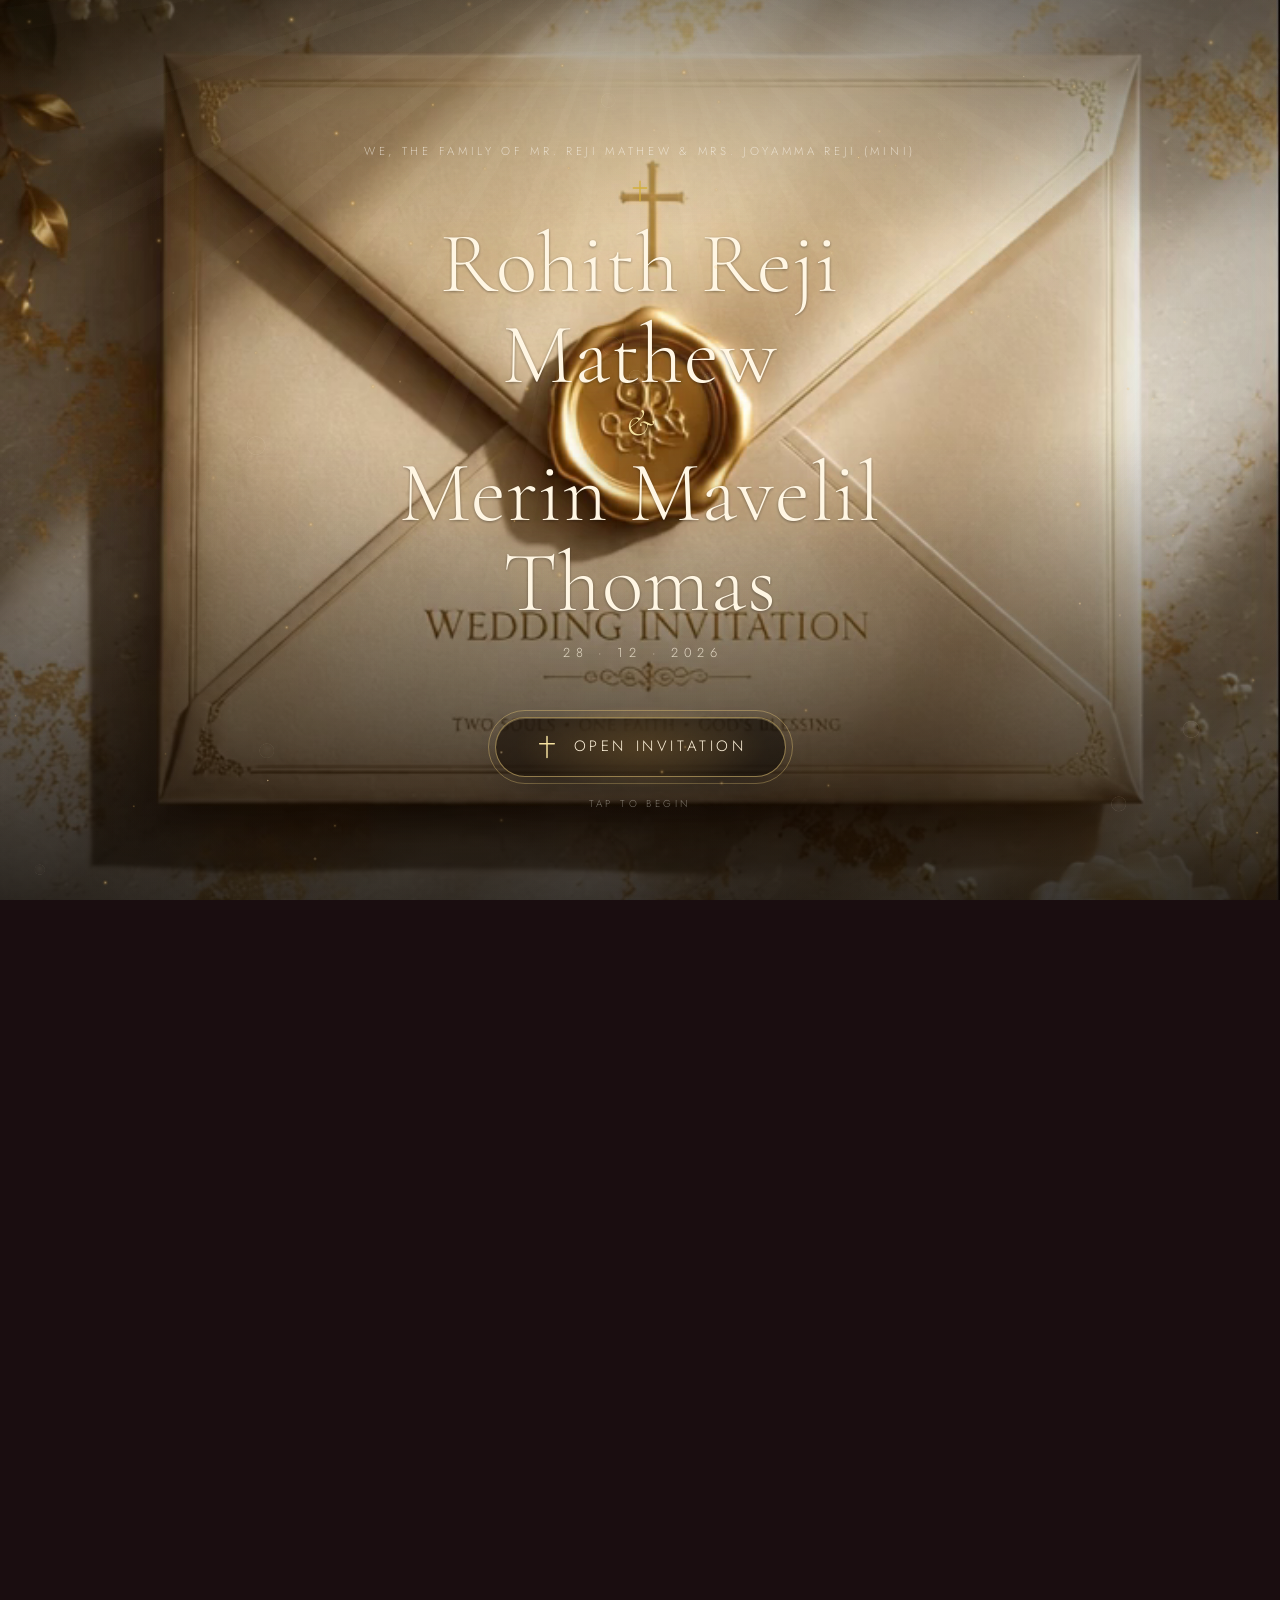
==== index.html @ 659796ab "rsvp fix" ====
<!DOCTYPE html>
<html lang="en">

<head>
  <meta charset="UTF-8">
  <meta name="viewport" content="width=device-width, initial-scale=1, viewport-fit=cover">
  <meta name="theme-color" content="#1B0E10">
  <title>Rohith Reji Mathew &amp; Merin Mavelil Thomas — Wedding Invitation</title>
  <meta name="description"
    content="We, the family of Mr. Reji Mathew and Mrs. Joyamma Reji (Mini), cordially invite you to the wedding ceremony of our son Rohith Reji Mathew with Merin Mavelil Thomas on Monday, 28 December 2026 at St. Thomas Mar Thoma Church, Kallooppara, Thiruvalla.">

  <!-- Social share preview (WhatsApp / Facebook / Telegram / iMessage) -->
  <meta property="og:type" content="website">
  <meta property="og:site_name" content="Rohith Reji Mathew &amp; Merin Mavelil Thomas">
  <meta property="og:title" content="Rohith Reji Mathew &amp; Merin Mavelil Thomas — Wedding Invitation">
  <meta property="og:description" content="Monday, 28 December 2026 · Kallooppara, Thiruvalla">
  <meta property="og:url" content="https://rohith-reji-merin-mavelil.vercel.app/">
  <meta property="og:image" content="https://rohith-reji-merin-mavelil.vercel.app/og.jpg">
  <meta property="og:image:secure_url" content="https://rohith-reji-merin-mavelil.vercel.app/og.jpg">
  <meta property="og:image:type" content="image/jpeg">
  <meta property="og:image:width" content="1200">
  <meta property="og:image:height" content="630">
  <meta property="og:image:alt" content="Rohith Reji Mathew and Merin Mavelil Thomas — Wedding Invitation">
  <meta name="twitter:card" content="summary_large_image">
  <meta name="twitter:title" content="Rohith Reji Mathew &amp; Merin Mavelil Thomas — Wedding Invitation">
  <meta name="twitter:description" content="Monday, 28 December 2026 · Kallooppara, Thiruvalla">
  <meta name="twitter:image" content="https://rohith-reji-merin-mavelil.vercel.app/og.jpg">
  <link rel="image_src" href="https://rohith-reji-merin-mavelil.vercel.app/og.jpg">
  <link rel="apple-touch-icon" href="https://rohith-reji-merin-mavelil.vercel.app/og.jpg">

  <link rel="preconnect" href="https://fonts.googleapis.com">
  <link rel="preconnect" href="https://fonts.gstatic.com" crossorigin>
  <link rel="stylesheet"
    href="https://fonts.googleapis.com/css2?family=Cormorant+Garamond:ital,wght@0,300;0,400;0,500;0,600;1,300;1,400&family=Marcellus&family=Jost:wght@200;300;400;500&display=swap">

  <!-- Critical media only: cover, intro video, hero -->
  <link rel="preload" as="image" href="assets/images/cover/cover.png" media="(min-width: 768px)" fetchpriority="high">
  <link rel="preload" as="image" href="mobile.png" media="(max-width: 767px)" fetchpriority="high">
  <link rel="preload" as="video" href="assets/video/reveal.mp4" type="video/mp4">

  <link rel="stylesheet" href="css/style.css">
  <link rel="stylesheet" href="css/scenes.css">
</head>

<body class="is-locked">

  <!-- ============================================================
     ICON SPRITE  ·  all decorative motifs are inline SVG
     Christian motifs: cross, dove, church, olive branch, bible,
     rings, calendar, clock, pin, phone, bell, pillar, leaf
     ============================================================ -->
  <svg class="sprite" aria-hidden="true" focusable="false">
    <defs>
      <symbol id="i-cross" viewBox="0 0 64 64">
        <path d="M32 6v52M14 24h36" />
      </symbol>

      <symbol id="i-dove" viewBox="0 0 64 64">
        <path d="M8 30c6-10 16-14 24-10-2-6 2-12 8-13-2 6 0 10 4 12 6 3 9 9 7 15-3 9-14 14-25 12" />
        <path d="M26 34c-6 4-13 5-18 3 4-3 6-6 6-10" />
        <circle cx="38" cy="18" r="1.6" fill="currentColor" stroke="none" />
      </symbol>

      <symbol id="i-church" viewBox="0 0 64 64">
        <path d="M32 6v8M28 10h8" />
        <path d="M32 14l16 14v28H16V28z" />
        <path d="M16 42h32M24 56V40h16v16" />
        <path d="M29 30h6v8h-6z" />
      </symbol>

      <symbol id="i-olive" viewBox="0 0 64 64">
        <path d="M6 32c10-14 24-20 40-18-4 16-16 26-32 28-5-2-8-5-8-10z" />
        <circle cx="18" cy="30" r="2.6" />
        <circle cx="27" cy="24" r="2.6" />
        <circle cx="36" cy="19" r="2.6" />
        <circle cx="14" cy="38" r="2.6" />
      </symbol>

      <symbol id="i-bell" viewBox="0 0 64 64">
        <path d="M32 10c-10 0-16 7-16 20 0 7-3 10-6 12h44c-3-2-6-5-6-12 0-13-6-20-16-20z" />
        <path d="M26 44a6 6 0 0 0 12 0" />
        <path d="M32 6v4" />
      </symbol>

      <symbol id="i-leaf" viewBox="0 0 64 64">
        <path d="M53 9C30.6 11.2 14.2 25.6 12 48c0 4.2 2 6.3 5.2 6.3C37.6 52.1 51 36 53 9z" />
        <path d="M53 9L17.2 54.3" />
        <path d="M45 16.5l-6.5 14.2M36.8 20.8l-6.5 14.2M28.6 26.4l-5.6 12.6" />
      </symbol>

      <symbol id="i-ring" viewBox="0 0 64 64">
        <circle cx="23" cy="34" r="14" />
        <circle cx="41" cy="34" r="14" />
      </symbol>

      <symbol id="i-calendar" viewBox="0 0 64 64">
        <rect x="9" y="14" width="46" height="42" rx="5" />
        <path d="M9 27h46M21 8v11M43 8v11" />
        <circle cx="22" cy="38" r="2.4" fill="currentColor" stroke="none" />
        <circle cx="32" cy="38" r="2.4" fill="currentColor" stroke="none" />
        <circle cx="42" cy="38" r="2.4" fill="currentColor" stroke="none" />
      </symbol>

      <symbol id="i-clock" viewBox="0 0 64 64">
        <circle cx="32" cy="32" r="24" />
        <path d="M32 17v16l11 7" />
      </symbol>

      <symbol id="i-pin" viewBox="0 0 64 64">
        <path d="M32 58s18-17.4 18-30A18 18 0 1014 28c0 12.6 18 30 18 30z" />
        <circle cx="32" cy="27" r="6.5" />
      </symbol>

      <symbol id="i-phone" viewBox="0 0 64 64">
        <path
          d="M22 8l8 12-6 6c3.4 7 8.6 12.2 15.6 15.6l6-6 12 8-4 8c-1.6 3.2-5 4.6-9 3.6C29 51.6 12.4 35 8.4 17.4 7.4 13.4 8.8 10 12 8.4z" />
      </symbol>

      <symbol id="i-pillar" viewBox="0 0 64 64">
        <path d="M16 54h32M20 54V24M44 54V24M16 24h32M18 18h28M16 18h32" />
        <path d="M32 6v12M27 11h10" />
      </symbol>

      <symbol id="i-bible" viewBox="0 0 64 64">
        <path d="M32 14c-6-4-14-5-22-3v38c8-2 16-1 22 3 6-4 14-5 22-3V11c-8-2-16-1-22 3z" />
        <path d="M32 14v38" />
        <path d="M32 24h-1M32 32h-1" />
      </symbol>
    </defs>
  </svg>


  <!-- ============================================================
     GLOBAL PARTICLE FIELD  ·  landing → footer
     ============================================================ -->
  <canvas id="particles" aria-hidden="true"></canvas>


  <!-- ============================================================
     1 · LANDING COVER
     ============================================================ -->
  <section id="landing" class="scene--screen" aria-label="Wedding invitation cover">
    <div class="landing-media">
      <img id="coverImg" class="cover-img section-bg" src="invitation.png" alt="" decoding="async"
        fetchpriority="high">
      <div class="cover-fallback" aria-hidden="true"></div>
    </div>

    <div class="rays rays--warm" aria-hidden="true"></div>
    <div class="vignette" aria-hidden="true"></div>
    <div class="temple-glow" aria-hidden="true"></div>
    <div class="section-overlay landing-overlay" aria-hidden="true"></div>

    <div class="landing-inner section-content">
      <p class="landing-eyebrow">
        <span class="en">WE, THE FAMILY OF MR. REJI MATHEW &amp; MRS. JOYAMMA REJI (MINI)</span>
      </p>

      <div class="divider divider--sm" aria-hidden="true">
        <span class="divider-line"></span>
        <svg class="ico" aria-hidden="true">
          <use href="#i-cross"></use>
        </svg>
        <span class="divider-line"></span>
      </div>

      <h1 class="landing-names">
        <span class="n">Rohith Reji Mathew</span>
        <span class="amp">&amp;</span>
        <span class="n">Merin Mavelil Thomas</span>
      </h1>

      <p class="landing-date">28 · 12 · 2026</p>

      <button id="openBtn" class="btn-open" type="button">
        <span class="btn-open__glow" aria-hidden="true"></span>
        <span class="btn-open__ring" aria-hidden="true"></span>
        <span class="btn-open__inner">
          <svg class="ico btn-open__lamp" aria-hidden="true">
            <use href="#i-cross"></use>
          </svg>
          <span class="btn-open__label">
            <span class="btn-open__en">Open Invitation</span>
          </span>
        </span>
        <span class="btn-open__shimmer" aria-hidden="true"></span>
      </button>

      <p class="landing-hint" aria-hidden="true">Tap to begin</p>
    </div>
  </section>


  <!-- ============================================================
     2 · INVITATION REVEAL VIDEO
     ============================================================ -->
  <section id="reveal" aria-hidden="true">
    <video id="revealVideo" muted playsinline webkit-playsinline preload="auto" disablepictureinpicture
      controlslist="nodownload noplaybackrate noremoteplayback">
      <source src="assets/video/reveal.mp4" type="video/mp4">
    </video>
    <div class="reveal-fade" aria-hidden="true"></div>
    <button id="skipBtn" class="btn-skip" type="button" hidden>Skip</button>
  </section>


  <!-- ============================================================
     3 · THE SITE
     ============================================================ -->
  <main id="site">

    <!-- ---------- HERO ---------- -->
    <section id="hero" class="scene scene--screen scene--hero" aria-busy="true">
      <picture class="section-bg">
        <source id="heroDesktopSource" media="(min-width: 768px)" srcset="assets/images/cover/cover.png">
        <img id="heroImg" class="section-bg" src="mobile.png"
          data-candidates="mobile.png, assets/images/hero/hero-bg.jpg, assets/images/cover/cover.png" alt="Rohith Reji Mathew &amp; Merin Mavelil Thomas" width="1080"
          height="1920" decoding="async" fetchpriority="high">
      </picture>

      <div class="section-overlay" aria-hidden="true"></div>

      <!-- FEATURE 1 · Floating Petals -->
      <div class="hero-petals" aria-hidden="true">
        <span class="petal" style="--pl:8%;  --pw:11px; --ph:16px; --pd:10s; --delay:0s;   --drift:-30px; --spin:240deg; --pr:15deg;"></span>
        <span class="petal" style="--pl:18%; --pw:14px; --ph:19px; --pd:12s; --delay:1.8s; --drift:50px;  --spin:310deg; --pr:-25deg;"></span>
        <span class="petal" style="--pl:30%; --pw:9px;  --ph:13px; --pd:9s;  --delay:3.5s; --drift:-20px; --spin:190deg; --pr:35deg;"></span>
        <span class="petal" style="--pl:44%; --pw:13px; --ph:18px; --pd:11s; --delay:0.7s; --drift:35px;  --spin:260deg; --pr:-10deg;"></span>
        <span class="petal" style="--pl:58%; --pw:10px; --ph:15px; --pd:8s;  --delay:2.3s; --drift:-45px; --spin:320deg; --pr:22deg;"></span>
        <span class="petal" style="--pl:70%; --pw:15px; --ph:21px; --pd:13s; --delay:4.2s; --drift:28px;  --spin:200deg; --pr:-30deg;"></span>
        <span class="petal" style="--pl:82%; --pw:11px; --ph:17px; --pd:10s; --delay:1.1s; --drift:-38px; --spin:280deg; --pr:12deg;"></span>
        <span class="petal" style="--pl:92%; --pw:9px;  --ph:12px; --pd:9s;  --delay:5.0s; --drift:20px;  --spin:350deg; --pr:-18deg;"></span>
        <span class="petal" style="--pl:23%; --pw:12px; --ph:16px; --pd:14s; --delay:6.2s; --drift:-25px; --spin:170deg; --pr:40deg;"></span>
        <span class="petal" style="--pl:76%; --pw:10px; --ph:14px; --pd:11s; --delay:2.9s; --drift:42px;  --spin:295deg; --pr:-8deg;"></span>
      </div>

      <!-- FEATURE 2 · Save-the-Date Ribbon -->
      <div class="std-ribbon" aria-hidden="true">
        <span class="std-ribbon__label">Save the Date · 28·12·26</span>
      </div>

      <a class="scroll-indicator" href="#details" aria-label="Scroll to wedding details">
        <span class="scroll-indicator__word">Scroll</span>
        <span class="scroll-indicator__rail"><span class="scroll-indicator__dot"></span></span>
      </a>
    </section>


    <!-- ---------- WEDDING DETAILS ---------- -->
    <section id="details" class="scene scene--flow scene--ivory">
      <img class="section-bg" src="assets/images/decorations/wash-ivory.svg" alt="" loading="lazy" decoding="async">
      <div class="section-overlay" aria-hidden="true"></div>
      <div class="section-content">

        <div class="sec-head reveal">
          <p class="kicker">With Joy &amp; Gratitude</p>
          <h2 class="sec-title">The Invitation</h2>
          <div class="divider" aria-hidden="true">
            <span class="divider-line"></span>
            <svg class="ico" aria-hidden="true">
              <use href="#i-cross"></use>
            </svg>
            <span class="divider-line"></span>
          </div>
        </div>

        <blockquote class="verse-card reveal" data-delay="1">
          <svg class="ico verse-card__icon" aria-hidden="true">
            <use href="#i-bible"></use>
          </svg>
          <p class="verse-en">“The Lord has done great things for us; we are glad.”</p>
          <cite class="verse-ref">— Psalm 126:3 —</cite>
        </blockquote>

        <p class="lede reveal" data-delay="1">
          We, the family of Mr.&nbsp;Reji Mathew &amp; Mrs.&nbsp;Joyamma Reji (Mini), cordially invite you to celebrate the wedding ceremony of our son <em>Rohith Reji Mathew</em> to <em>Merin Mavelil Thomas</em> (daughter of Mr.&nbsp;Thomas Mavelil Joseph &amp; Mrs.&nbsp;Mini Thomas).<br><br>
          With hearts filled with joy and thanksgiving to the Almighty, we seek your gracious presence and prayers as they unite in Holy Matrimony and begin their blessed journey together.<br><br>
          <span style="font-style: italic; font-weight: 500;">With Best Compliments: Jojy, Reny, Johana, Milan &amp; Aaron</span>
        </p>

        <!-- <ul class="facts">
          <li class="fact reveal" data-delay="1">
            <svg class="ico" aria-hidden="true">
              <use href="#i-calendar"></use>
            </svg>
            <span class="fact-k">Wedding Day</span>
            <span class="fact-v">Monday, 28 December 2026</span>
            <span class="fact-s">By God's Grace</span>
          </li>
          <li class="fact reveal" data-delay="2">
            <svg class="ico" aria-hidden="true">
              <use href="#i-clock"></use>
            </svg>
            <span class="fact-k">Marriage Time</span>
            <span class="fact-v">11:00 AM</span>
            <span class="fact-s">Wedding Ceremony</span>
          </li>
          <li class="fact reveal" data-delay="3">
            <svg class="ico" aria-hidden="true">
              <use href="#i-church"></use>
            </svg>
            <span class="fact-k">Church Venue</span>
            <span class="fact-v">St. Thomas Mar Thoma Church</span>
            <span class="fact-s">Kallooppara, Thiruvalla</span>
          </li>
          <li class="fact reveal" data-delay="4">
            <svg class="ico" aria-hidden="true">
              <use href="#i-pin"></use>
            </svg>
            <span class="fact-k">Reception</span>
            <span class="fact-v">Church Parish Hall</span>
            <span class="fact-s">Followed by Lunch</span>
          </li>
          <li class="fact reveal" data-delay="5">
            <svg class="ico" aria-hidden="true">
              <use href="#i-phone"></use>
            </svg>
            <span class="fact-k">Compliments</span>
            <span class="fact-v">Jojy, Reny, Johana, Milan &amp; Aaron</span>
            <span class="fact-s">With Best Wishes</span>
          </li>
        </ul> -->

        <div class="countdown reveal" data-delay="2" aria-label="Countdown to the wedding day">
          <!-- FEATURE 3 · Countdown Pulse Rings -->
          <div class="cd-unit">
            <span class="cd-ring" aria-hidden="true"></span>
            <span class="cd-ring" aria-hidden="true"></span>
            <span class="cd-n" id="cdD">--</span>
            <span class="cd-l">Days</span>
          </div>
          <span class="cd-sep" aria-hidden="true"></span>
          <div class="cd-unit">
            <span class="cd-ring" aria-hidden="true"></span>
            <span class="cd-ring" aria-hidden="true"></span>
            <span class="cd-n" id="cdH">--</span>
            <span class="cd-l">Hours</span>
          </div>
          <span class="cd-sep" aria-hidden="true"></span>
          <div class="cd-unit">
            <span class="cd-ring" aria-hidden="true"></span>
            <span class="cd-ring" aria-hidden="true"></span>
            <span class="cd-n" id="cdM">--</span>
            <span class="cd-l">Minutes</span>
          </div>
          <span class="cd-sep" aria-hidden="true"></span>
          <div class="cd-unit">
            <span class="cd-ring" aria-hidden="true"></span>
            <span class="cd-ring" aria-hidden="true"></span>
            <span class="cd-n" id="cdS">--</span>
            <span class="cd-l">Seconds</span>
          </div>
        </div>

      </div>
    </section>


    <!-- ---------- OUR STORY ---------- -->
    <section id="story" class="scene scene--flow scene--ivory">
      <img class="section-bg" src="assets/images/decorations/wash-ivory.svg" alt="" loading="lazy" decoding="async">
      <div class="section-overlay" aria-hidden="true"></div>
      <div class="section-content">
        <div class="sec-head reveal">
          <p class="kicker">How We Met</p>
          <h2 class="sec-title">Our Story</h2>
          <div class="divider" aria-hidden="true">
            <span class="divider-line"></span>
            <svg class="ico" aria-hidden="true">
              <use href="#i-dove"></use>
            </svg>
            <span class="divider-line"></span>
          </div>
          <p class="sec-note story-lede">“Some beginnings are quietly written, and beautifully lived.”</p>
        </div>

        <div class="story-grid">
          <article class="card reveal" data-delay="1">
            <svg class="ico card-ico" aria-hidden="true">
              <use href="#i-leaf"></use>
            </svg>
            <h3 class="card-title">The Beginning</h3>
            <p>Our story began with two families bringing two people together, not knowing what beautiful moments were waiting ahead.</p>
          </article>

          <article class="card reveal" data-delay="2">
            <svg class="ico card-ico" aria-hidden="true">
              <use href="#i-bell"></use>
            </svg>
            <h3 class="card-title">The Connection</h3>
            <p>A few conversations turned into knowing each other, knowing each other turned into understanding, and somewhere along the way, a simple beginning found its way into our hearts as love.</p>
          </article>

          <article class="card reveal" data-delay="3">
            <svg class="ico card-ico" aria-hidden="true">
              <use href="#i-olive"></use>
            </svg>
            <h3 class="card-title">With Blessings</h3>
            <p>With the love and blessings of our families, we are now ready to begin this beautiful journey together.</p>
          </article>

          <article class="card reveal" data-delay="4">
            <svg class="ico card-ico" aria-hidden="true">
              <use href="#i-ring"></use>
            </svg>
            <h3 class="card-title">Forever Awaits</h3>
            <p>Here we are, grateful for the way our story began, happy for the love we found, and excited for the forever that awaits us.</p>
          </article>
        </div>

        <div class="story-close reveal" data-delay="2">
          <p class="story-close__text">We seek your prayers, blessings, and presence as we begin this new chapter of our lives.</p>
          <p class="story-sign">Merin <span>&amp;</span> Rohith</p>
          <p class="story-sign-sub">Together, by the grace of God and the love of our families.</p>
        </div>
      </div>
    </section>


    <!-- ---------- TIMELINE ---------- -->
    <!-- <section id="timeline" class="scene scene--flow scene--ivory">
      <img class="section-bg" src="assets/images/decorations/wash-ivory.svg" alt="" loading="lazy" decoding="async">
      <div class="section-overlay" aria-hidden="true"></div>
      <div class="section-content">
        <div class="sec-head reveal">
          <p class="kicker">The Celebrations</p>
          <h2 class="sec-title">Timeline</h2>
          <div class="divider" aria-hidden="true">
            <span class="divider-line"></span>
            <svg class="ico" aria-hidden="true">
              <use href="#i-cross"></use>
            </svg>
            <span class="divider-line"></span>
          </div>
        </div>

        <ol class="tl">
          <li class="tl-item reveal" data-delay="2">
            <span class="tl-node tl-node--hi" aria-hidden="true"><svg class="ico">
                <use href="#i-church"></use>
              </svg></span>
            <div class="tl-body">
              <p class="tl-date">Monday, 28 December 2026</p>
              <h3 class="tl-title">Wedding Ceremony</h3>
              <p class="tl-meta">11:00 AM · St. Thomas Mar Thoma Church, Kallooppara, Thiruvalla</p>
              <p class="tl-text">Solemnised with the blessings of God and the sacred vows of holy matrimony.</p>
            </div>
          </li>

          <li class="tl-item reveal" data-delay="3">
            <span class="tl-node" aria-hidden="true"><svg class="ico">
                <use href="#i-olive"></use>
              </svg></span>
            <div class="tl-body">
              <p class="tl-date">Monday, 28 December 2026</p>
              <h3 class="tl-title">Reception &amp; Lunch</h3>
              <p class="tl-meta">Church Parish Hall · Followed by Lunch</p>
              <p class="tl-text">Join us for celebration and lunch, and bless the couple as they begin their life together.</p>
            </div>
          </li>
        </ol>
      </div>
    </section> -->


    <!-- ---------- BRIDE & GROOM ---------- -->
    <section id="couple" class="scene scene--flow scene--dark">
      <img class="section-bg" src="assets/images/decorations/wash-dark.svg" alt="" loading="lazy" decoding="async">
      <div class="section-overlay" aria-hidden="true"></div>
      <div class="section-content">
        <div class="sec-head reveal">
          <p class="kicker">With Joy</p>
          <h2 class="sec-title">Bride &amp; Groom</h2>
          <div class="divider divider--light" aria-hidden="true">
            <span class="divider-line"></span>
            <svg class="ico" aria-hidden="true">
              <use href="#i-cross"></use>
            </svg>
            <span class="divider-line"></span>
          </div>
        </div>

        <div class="couple-grid">
          <article class="person card card--person reveal" data-delay="1">
            <!-- <div class="portrait">x` -->
              <img class="portrait-img" src="groom.png" alt="Rohith Reji Mathew — The Groom" width="498" height="1024" loading="lazy" decoding="async">
            <!-- </div> -->
            <p class="person-role">The Groom</p>
            <h3 class="person-name">Rohith Reji Mathew</h3>
            <p class="person-line">Son of Mr.&nbsp;Reji&nbsp;Mathew&nbsp;&amp;&nbsp;Mrs.&nbsp;Joyamma&nbsp;Reji&nbsp;(Mini)</p>
          </article>

          <!-- FEATURE 5 · Animated Heart Ornament -->
          <div class="couple-heart" aria-hidden="true">
            <span class="couple-heart__vine"></span>
            <svg class="couple-heart__svg" viewBox="0 0 24 24" fill="currentColor" xmlns="http://www.w3.org/2000/svg">
              <path d="M12 21.35l-1.45-1.32C5.4 15.36 2 12.28 2 8.5 2 5.42 4.42 3 7.5 3c1.74 0 3.41.81 4.5 2.09C13.09 3.81 14.76 3 16.5 3 19.58 3 22 5.42 22 8.5c0 3.78-3.4 6.86-8.55 11.54L12 21.35z"/>
            </svg>
            <span class="couple-heart__text">&amp;</span>
            <span class="couple-heart__vine"></span>
          </div>

          <article class="person card card--person reveal" data-delay="2">
            <!-- <div class="portrait"> -->
              <img class="portrait-img" src="bride.png" alt="Merin Mavelil Thomas — The Bride" width="871" height="1024" loading="lazy" decoding="async">
            <!-- </div> -->
            <p class="person-role">The Bride</p>
            <h3 class="person-name">Merin Mavelil Thomas</h3>
            <p class="person-line">Daughter of Mr.&nbsp;Thomas&nbsp;Mavelil&nbsp;Joseph&nbsp;&amp;&nbsp;Mrs.&nbsp;Mini&nbsp;Thomas</p>
          </article>
        </div>
      </div>
    </section>


    <!-- ---------- PARENTS & FAMILY ---------- -->
    <section id="family" class="scene scene--flow scene--beige">
      <img class="section-bg" src="assets/images/decorations/wash-beige.svg" alt="" loading="lazy" decoding="async">
      <div class="section-overlay" aria-hidden="true"></div>
      <div class="section-content">
        <div class="sec-head reveal">
          <p class="kicker">With Love &amp; Prayers</p>
          <h2 class="sec-title">Parents &amp; Family</h2>
          <div class="divider" aria-hidden="true">
            <span class="divider-line"></span>
            <svg class="ico" aria-hidden="true">
              <use href="#i-bible"></use>
            </svg>
            <span class="divider-line"></span>
          </div>
        </div>

        <div class="family-grid">
          <article class="card card--family reveal" data-delay="1">
            <svg class="ico card-ico" aria-hidden="true">
              <use href="#i-church"></use>
            </svg>
            <p class="family-tag">Groom's Family</p>
            <h3 class="family-name">Mr. Reji Mathew &amp; Mrs. Joyamma Reji (Mini)</h3>
            <p class="family-amp">Parents of the Groom</p>
            <p class="family-ml">With Best Compliments: Jojy, Reny, Johana,</p>
          </article>

          <article class="card card--family reveal" data-delay="2">
            <svg class="ico card-ico" aria-hidden="true">
              <use href="#i-church"></use>
            </svg>
            <p class="family-tag">Bride's Family</p>
            <h3 class="family-name">Mr. Thomas Mavelil Joseph &amp; Mrs. Mini Thomas</h3>
            <p class="family-amp">Parents of the Bride</p>
            <p class="family-ml">With Best Compliments: Milan &amp; Aaron</p>
          </article>
        </div>

        <p class="family-foot reveal" data-delay="3">
          Together with their families, relatives and well-wishers.
        </p>

        <div class="contact-strip reveal" data-delay="2">
          <p class="contact-strip__title">
            <svg class="ico" aria-hidden="true"><use href="#i-phone"></use></svg>
            Contact Numbers
          </p>
          <div class="contact-strip__list">
            <a class="contact-chip" href="tel:+919447563243">
              <svg class="ico" aria-hidden="true"><use href="#i-phone"></use></svg>
              <span class="contact-chip__n">Reji</span>
              <span class="contact-chip__sep" aria-hidden="true"></span>
              <span class="contact-chip__v">+91 94475 63243</span>
            </a>
            <a class="contact-chip" href="tel:+919811174779">
              <svg class="ico" aria-hidden="true"><use href="#i-phone"></use></svg>
              <span class="contact-chip__n">Jojy</span>
              <span class="contact-chip__sep" aria-hidden="true"></span>
              <span class="contact-chip__v">+91 98111 74779</span>
            </a>
            <a class="contact-chip" href="tel:+917306093251">
              <svg class="ico" aria-hidden="true"><use href="#i-phone"></use></svg>
              <span class="contact-chip__n">Milan</span>
              <span class="contact-chip__sep" aria-hidden="true"></span>
              <span class="contact-chip__v">+91 73060 93251</span>
            </a>
            <a class="contact-chip" href="tel:+918111896579">
              <svg class="ico" aria-hidden="true"><use href="#i-phone"></use></svg>
              <span class="contact-chip__n">Rohith</span>
              <span class="contact-chip__sep" aria-hidden="true"></span>
              <span class="contact-chip__v">+91 81118 96579</span>
            </a>
            <a class="contact-chip" href="tel:+918921405576">
              <svg class="ico" aria-hidden="true"><use href="#i-phone"></use></svg>
              <span class="contact-chip__n">Thomas</span>
              <span class="contact-chip__sep" aria-hidden="true"></span>
              <span class="contact-chip__v">+91 89214 05576</span>
            </a>
          </div>
        </div>
      </div>
    </section>


    <!-- ---------- WEDDING CEREMONY ---------- -->
    <section id="ceremony" class="scene scene--flow scene--ivory">
      <img class="section-bg" src="assets/images/decorations/wash-ivory.svg" alt="" loading="lazy" decoding="async">
      <div class="section-overlay" aria-hidden="true"></div>
      <div class="section-content">
        <div class="sec-head reveal">
          <p class="kicker">Holy Matrimony</p>
          <h2 class="sec-title">Wedding Ceremony</h2>
          <div class="divider" aria-hidden="true">
            <span class="divider-line"></span>
            <svg class="ico" aria-hidden="true">
              <use href="#i-cross"></use>
            </svg>
            <span class="divider-line"></span>
          </div>
        </div>

        <div class="ceremony-envelope reveal" data-delay="1">
          <div class="ce-stage">
            <div class="temple-card">
              <span class="temple-card__roof" aria-hidden="true"></span>
              <div class="temple-card__body">
                <svg class="ico temple-card__crest" aria-hidden="true">
                  <use href="#i-church"></use>
                </svg>
                <p class="tc-eyebrow">Ceremony Time</p>
                <h3 class="tc-day">Monday</h3>
                <p class="tc-date">28 December 2026</p>
                <p class="tc-ml">By God's Grace</p>

                <div class="tc-rule" aria-hidden="true"></div>

                <dl class="tc-list">
                  <div class="tc-row">
                    <dt><svg class="ico">
                        <use href="#i-clock"></use>
                      </svg> Time</dt>
                    <dd>11:00 AM</dd>
                  </div>
                  <div class="tc-row">
                    <dt><svg class="ico">
                        <use href="#i-pin"></use>
                      </svg> Venue</dt>
                    <dd>St. Thomas Mar Thoma Church<br>
                      <span class="muted">Kallooppara, Thiruvalla</span></dd>
                  </div>
                  <div class="tc-row">
                    <dt><svg class="ico">
                        <use href="#i-bible"></use>
                      </svg> Rituals</dt>
                    <dd>Holy Matrimony Service</dd>
                  </div>
                </dl>

                <a class="btn btn--gold" target="_blank" rel="noopener"
                  href="https://share.google/JRfU0IGws5FoZ9KNY">
                  <svg class="ico">
                    <use href="#i-pin"></use>
                  </svg> Open in Maps
                </a>
              </div>
              <span class="temple-card__base" aria-hidden="true"></span>
            </div>

            <div class="ce-scratch" id="ceScratch" role="button" tabindex="0"
              aria-label="Scratch the card to reveal the wedding ceremony details">
              <canvas id="ceCanvas" class="ce-canvas" aria-hidden="true"></canvas>
              <div class="ce-front" aria-hidden="true">
                <svg class="ico ce-front__seal">
                  <use href="#i-ring"></use>
                </svg>
                <p class="ce-front__word">Scratch to Reveal</p>
                <p class="ce-front__sub">The Wedding Ceremony</p>
              </div>
              <button id="ceSkip" class="ce-skip" type="button">Reveal Card</button>
            </div>
          </div>
        </div>
      </div>
    </section>


    <!-- ---------- RECEPTION ---------- -->
    <section id="reception" class="scene scene--flow scene--dark">
      <img class="section-bg" src="assets/images/decorations/wash-dark.svg" alt="" loading="lazy" decoding="async">
      <div class="section-overlay" aria-hidden="true"></div>
      <div class="section-content">
        <div class="sec-head reveal">
          <p class="kicker">Feast &amp; Reception</p>
          <h2 class="sec-title">Reception</h2>
          <div class="divider divider--light" aria-hidden="true">
            <span class="divider-line"></span>
            <svg class="ico" aria-hidden="true">
              <use href="#i-cross"></use>
            </svg>
            <span class="divider-line"></span>
          </div>
        </div>

        <div class="lux-card reveal" data-delay="1">
          <div class="lux-card__col">
            <p class="lux-eyebrow">You are cordially invited</p>
            <h3 class="lux-day">Monday</h3>
            <p class="lux-date">28 December 2026</p>
            <p class="lux-time">FOLLOWED BY LUNCH</p>
          </div>
          <span class="lux-card__rule" aria-hidden="true"></span>
          <div class="lux-card__col">
            <p class="lux-k"><svg class="ico">
                <use href="#i-pin"></use>
              </svg> Venue</p>
            <p class="lux-v">Church Parish Hall</p>
            <p class="lux-sub">St. Thomas Mar Thoma Church, Kallooppara</p>
            <p class="lux-note">Join us for celebration and lunch, and bless the couple as they begin their life together.</p>
            <a class="btn btn--outline-gold" target="_blank" rel="noopener"
              href="https://maps.google.com/?q=St.+Thomas+Mar+Thoma+Church,+Kallooppara,+Thiruvalla">
              <svg class="ico">
                <use href="#i-pin"></use>
              </svg> Open in Maps
            </a>
          </div>
        </div>

        <div class="reception-qr reveal" data-delay="2">
          <figure class="reception-qr__card">
            <img class="reception-qr__img" src="qr.png" alt="Scan the QR code to open the wedding invitation" width="240" height="240" loading="lazy" decoding="async">
            <figcaption class="reception-qr__caption">
              <svg class="ico" aria-hidden="true">
                <use href="#i-cross"></use>
              </svg>
              <span>Scan to open the Invitation</span>
              <small>Point your camera at the QR code</small>
            </figcaption>
          </figure>
        </div>
      </div>
    </section>


    <!-- ---------- GALLERY ---------- -->
    <!-- <section id="gallery" class="scene scene--flow scene--ivory">
      <img class="section-bg" src="assets/images/decorations/wash-ivory.svg" alt="" loading="lazy" decoding="async">
      <div class="section-overlay" aria-hidden="true"></div>
      <div class="gallery-rays" aria-hidden="true"></div>
      <div class="section-content">
        <div class="sec-head reveal">
          <p class="kicker">Moments</p>
          <h2 class="sec-title">Gallery</h2>
          <div class="divider" aria-hidden="true">
            <span class="divider-line"></span>
            <svg class="ico" aria-hidden="true">
              <use href="#i-leaf"></use>
            </svg>
            <span class="divider-line"></span>
          </div>
          <p class="sec-note gallery-lede">A few cherished frames from our journey together.</p>
        </div>

        <div class="photo-wall-stage">
          <div class="photo-wall__fx" aria-hidden="true">
            <span class="photo-decor photo-decor--spark a"></span>
            <span class="photo-decor photo-decor--spark b"></span>
            <span class="photo-decor photo-decor--petal d"></span>
            <span class="photo-decor photo-decor--dot f"></span>
            <span class="photo-decor photo-decor--ray h"></span>
          </div>

          <div class="photo-wall" id="photoWall" aria-label="Wedding photographs">
            <figure class="photo-card photo-card--lg" data-enter="right" data-speed="-0.06"
              style="--rot:3.6deg;--nudge-y:-10px;--scale:1.02;--drift-delay:.6s;">
              <div class="photo-card__inner">
                <div class="photo-card__paper">
                  <img loading="lazy" decoding="async" src="assets/images/gallery/couple-02.jpg"
                    data-placeholder="Photo 02" alt="Rohith Reji Mathew and Merin Mavelil Thomas — portrait">
                </div>
              </div>
            </figure>
          </div>
        </div>
      </div>
    </section> -->


    <!-- ---------- MOMENTS CAROUSEL ---------- -->
    <section id="moments" class="scene scene--flow scene--ivory">
      <img class="section-bg" src="assets/images/decorations/wash-ivory.svg" alt="" loading="lazy" decoding="async">
      <div class="section-overlay" aria-hidden="true"></div>
      <div class="section-content">
        <div class="sec-head reveal">
          <p class="kicker">Cherished Moments</p>
          <h2 class="sec-title">Our Gallery</h2>
          <div class="divider" aria-hidden="true">
            <span class="divider-line"></span>
            <svg class="ico" aria-hidden="true">
              <use href="#i-leaf"></use>
            </svg>
            <span class="divider-line"></span>
          </div>
        </div>

        <div class="carousel reveal" data-delay="1">
          <div class="carousel__viewport">
            <div class="carousel__track" id="momTrack">

              <figure class="carousel__slide carousel__slide--text">
                <div class="carousel__quote">
                  <svg class="ico carousel__quote-ico" aria-hidden="true">
                    <use href="#i-ring"></use>
                  </svg>
                  <p class="carousel__quote-en">“Every picture tells the story of a love our families brought together.”</p>
                  <p class="carousel__quote-by">Merin <span>&amp;</span> Rohith</p>
                  <p class="carousel__quote-ml">With Love</p>
                </div>
              </figure>

              <figure class="carousel__slide">
                <img class="carousel__img" src="assets/images/photo-carosel/slide1.jpeg" alt="Rohith and Merin — cherished moment" width="1080" height="1080" loading="lazy" decoding="async">
                <figcaption class="carousel__cap">Moments We Treasure</figcaption>
              </figure>

              <figure class="carousel__slide">
                <img class="carousel__img" src="assets/images/photo-carosel/slide2.jpeg" alt="Rohith and Merin — together" width="1080" height="1080" loading="lazy" decoding="async">
                <figcaption class="carousel__cap">Together, Always</figcaption>
              </figure>

              <figure class="carousel__slide">
                <img class="carousel__img" src="assets/images/photo-carosel/slide3.jpeg" alt="Rohith and Merin — smiling" width="1080" height="1080" loading="lazy" decoding="async">
                <figcaption class="carousel__cap">Smiles That Last a Lifetime</figcaption>
              </figure>

              <figure class="carousel__slide">
                <img class="carousel__img" src="assets/images/photo-carosel/slide4.jpeg" alt="Rohith and Merin — blessed" width="1080" height="1080" loading="lazy" decoding="async">
                <figcaption class="carousel__cap">Blessed Beyond Measure</figcaption>
              </figure>

              <figure class="carousel__slide">
                <img class="carousel__img" src="assets/images/photo-carosel/slide5.jpeg" alt="Rohith and Merin — forever begins" width="1080" height="1080" loading="lazy" decoding="async">
                <figcaption class="carousel__cap">Our Forever Begins</figcaption>
              </figure>

            </div>

            <button class="carousel__arrow carousel__arrow--prev" type="button" aria-label="Previous photo">
              <svg class="ico" viewBox="0 0 24 24" fill="none" stroke="currentColor" stroke-width="2.2" stroke-linecap="round" stroke-linejoin="round"><polyline points="15 18 9 12 15 6"></polyline></svg>
            </button>
            <button class="carousel__arrow carousel__arrow--next" type="button" aria-label="Next photo">
              <svg class="ico" viewBox="0 0 24 24" fill="none" stroke="currentColor" stroke-width="2.2" stroke-linecap="round" stroke-linejoin="round"><polyline points="9 18 15 12 9 6"></polyline></svg>
            </button>

            <div class="carousel__counter" aria-hidden="true">
              <span class="carousel__counter-now">01</span>
              <span class="carousel__counter-total">/ 06</span>
            </div>
          </div>

          <div class="carousel__dots" role="tablist" aria-label="Choose a photo"></div>
        </div>
      </div>
    </section>


    <!-- ---------- RSVP ---------- -->
    <section id="rsvp" class="scene scene--flow scene--beige">
      <img class="section-bg" src="assets/images/decorations/wash-beige.svg" alt="" loading="lazy" decoding="async">
      <div class="section-overlay" aria-hidden="true"></div>
      <div class="section-content">
        <div class="sec-head reveal">
          <p class="kicker">*Let us know if you'll be joining us — your presence means the world to us.*</p>
          <h2 class="sec-title">RSVP</h2>
          <div class="divider" aria-hidden="true">
            <span class="divider-line"></span>
            <svg class="ico" aria-hidden="true">
              <use href="#i-bell"></use>
            </svg>
            <span class="divider-line"></span>
          </div>
        </div>

        <div class="rsvp-card reveal" data-delay="1">
          <span class="rsvp-card__corner rsvp-card__corner--tl" aria-hidden="true"></span>
          <span class="rsvp-card__corner rsvp-card__corner--tr" aria-hidden="true"></span>
          <span class="rsvp-card__corner rsvp-card__corner--bl" aria-hidden="true"></span>
          <span class="rsvp-card__corner rsvp-card__corner--br" aria-hidden="true"></span>

          <!-- Decorative star -->
          <span class="rsvp-star" aria-hidden="true">✦</span>

          <form id="rsvpForm" class="rsvp-form" autocomplete="on" novalidate>
            <div class="rsvp-field">
              <label class="rsvp-label" for="rsvpName">Full Name <span class="rsvp-req">*</span></label>
              <input id="rsvpName" class="rsvp-input" type="text" name="name" placeholder="Your full name" required autocomplete="name">
            </div>

            <div class="rsvp-field">
              <label class="rsvp-label" for="rsvpMobile">Mobile Number <span class="rsvp-req">*</span></label>
              <input id="rsvpMobile" class="rsvp-input" type="tel" name="mobile" placeholder="+91 00000 00000" required autocomplete="tel">
            </div>

            <div class="rsvp-field">
              <label class="rsvp-label" for="rsvpEmail">Email <span class="rsvp-opt">(Optional)</span></label>
              <input id="rsvpEmail" class="rsvp-input" type="email" name="email" placeholder="you@example.com" autocomplete="email">
            </div>

            <div class="rsvp-field">
              <label class="rsvp-label" for="rsvpSide">Bride Side / Groom Side</label>
              <div class="rsvp-select-wrap">
                <select id="rsvpSide" class="rsvp-select" name="side">
                  <option value="Bride Side">Bride Side</option>
                  <option value="Groom Side">Groom Side</option>
                </select>
                <svg class="rsvp-select-arrow" viewBox="0 0 24 24" fill="none" stroke="currentColor" stroke-width="2.4" stroke-linecap="round" stroke-linejoin="round"><polyline points="6 9 12 15 18 9"></polyline></svg>
              </div>
            </div>

            <fieldset class="rsvp-field rsvp-fieldset">
              <legend class="rsvp-label">Will Attend?</legend>
              <div class="rsvp-radios">
                <label class="rsvp-radio">
                  <input type="radio" name="attend" value="Yes, joyfully accepting" checked>
                  <span class="rsvp-radio__mark"></span>
                  <span class="rsvp-radio__text">Yes, joyfully accepting</span>
                </label>
                <label class="rsvp-radio">
                  <input type="radio" name="attend" value="Regretfully declining">
                  <span class="rsvp-radio__mark"></span>
                  <span class="rsvp-radio__text">Regretfully declining</span>
                </label>
              </div>
            </fieldset>

            <div class="rsvp-field">
              <label class="rsvp-label" for="rsvpGuests">Number of Guests</label>
              <input id="rsvpGuests" class="rsvp-input" type="number" name="guests" min="1" max="20" value="1">
            </div>

            <button id="rsvpSubmit" class="btn btn--gold rsvp-btn" type="submit">
              <svg class="ico" aria-hidden="true"><use href="#i-bell"></use></svg>
              Send RSVP
            </button>
          </form>
        </div>
      </div>
    </section>


    <!-- ---------- THANK YOU ---------- -->
    <!-- <section id="thankyou" class="scene scene--flow scene--finale">
      <img class="section-bg" src="assets/images/decorations/wash-finale.svg" alt="" loading="lazy" decoding="async">
      <div class="section-overlay" aria-hidden="true"></div>
      <div class="section-content section-content--center">
        <div class="finale-glow" aria-hidden="true"></div>
        <div class="finale-stage" id="finaleStage">
          <p class="finale-fallback" id="finaleFallback">THANK YOU</p>
        </div>
        <p class="finale-sub reveal">for being a part of our story</p>
        <p class="finale-ml reveal" data-delay="1">With Love &amp; Gratitude</p>
      </div>
    </section> -->


    <!-- ---------- PENNUKANAL ---------- -->
    <section id="pennukanal" class="scene scene--flow scene--ivory">
      <img class="section-bg" src="assets/images/decorations/wash-ivory.svg" alt="" loading="lazy" decoding="async">
      <div class="section-overlay" aria-hidden="true"></div>
      <div class="section-content">
        <div class="sec-head reveal">
          <p class="kicker">A Cherished Tradition</p>
          <h2 class="sec-title">Pennukanal</h2>
          <div class="divider" aria-hidden="true">
            <span class="divider-line"></span>
            <svg class="ico" aria-hidden="true">
              <use href="#i-bell"></use>
            </svg>
            <span class="divider-line"></span>
          </div>
        </div>

        <div class="pen-grid">
          <figure class="pen-media reveal" data-delay="1">
            <img class="pen-img" src="pennukanal.jpeg" alt="Pennukanal — the traditional bride-viewing ceremony" width="960" height="1280" loading="lazy" decoding="async">
            <figcaption class="pen-cap">Pennukanal</figcaption>
          </figure>

          <div class="pen-body reveal" data-delay="2">
            <p class="pen-tag">
              <svg class="ico" aria-hidden="true"><use href="#i-bell"></use></svg>
              The Celebrations
            </p>
            <h3 class="pen-title">Pennukanal</h3>
            <p class="pen-en">Pennukanal, the traditional bride-viewing ceremony, is a cherished moment when the two families come together as one — in joy, in love, and in prayer.</p>

             
          </div>
        </div>
      </div>
    </section>


    <!-- ---------- FOOTER ---------- -->
    <footer id="footer" class="scene scene--flow scene--finale footer">
      <img class="section-bg" src="assets/images/decorations/wash-finale.svg" alt="" loading="lazy" decoding="async">
      <div class="section-overlay" aria-hidden="true"></div>
      <div class="section-content section-content--center">
        <!-- FEATURE 6 · Footer Sparkles around the cross -->
        <span class="footer-sparkles" aria-hidden="true">
          <svg class="ico footer-crest" aria-hidden="true">
            <use href="#i-cross"></use>
          </svg>
          <span class="sparkle" style="--st:-28px; --sl:50%;  --sw:5px; --sd:2.2s; --sdelay:0s;"></span>
          <span class="sparkle" style="--st:50%;  --sl:-28px; --sw:4px; --sd:2.8s; --sdelay:0.6s;"></span>
          <span class="sparkle" style="--st:50%;  --sl:128%;  --sw:5px; --sd:2.4s; --sdelay:1.1s;"></span>
          <span class="sparkle" style="--st:120%;  --sl:50%;  --sw:4px; --sd:2.0s; --sdelay:0.3s;"></span>
          <span class="sparkle" style="--st:-20px; --sl:20%;  --sw:3px; --sd:3.1s; --sdelay:0.8s;"></span>
          <span class="sparkle" style="--st:-20px; --sl:80%;  --sw:3px; --sd:2.6s; --sdelay:1.5s;"></span>
        </span>
        <p class="footer-blessing">With the Blessings of God</p>
       
        <p class="footer-names">Rohith Reji Mathew <span>&amp;</span> Merin Mavelil Thomas</p>
        <p class="footer-date">Monday, 28 December 2026 · Kallooppara, Thiruvalla</p>
        <p class="footer-fine">With Best Compliments: Jojy, Reny, Johana, Milan &amp; Aaron</p>
      </div>
    </footer>

  </main>

  <noscript>
    <style>
      #landing,
      #reveal {
        display: none !important
      }

      #site {
        opacity: 1 !important;
        visibility: visible !important
      }

      body {
        overflow: auto !important
      }

      .scene--hero {
        opacity: 1 !important;
        visibility: visible !important
      }

      .scene--hero .section-bg,
      .scene--hero .section-content {
        opacity: 1 !important;
        transform: none !important
      }
    </style>
  </noscript>

  <!-- Background Music Audio & Floating Toggle Button -->
  <audio id="bgAudio" src="keethan-nila.mp3" loop preload="auto"></audio>

  <button id="audioBtn" class="audio-disc" type="button" aria-label="Play music" aria-pressed="false" hidden>
    <span class="audio-disc__glow" aria-hidden="true"></span>
    <span class="audio-disc__ring" aria-hidden="true"></span>
    <span class="audio-disc__platter" aria-hidden="true">
      <span class="audio-disc__grooves"></span>
      <span class="audio-disc__hub"><span class="audio-disc__mono">R&amp;M</span></span>
    </span>
    <span class="audio-disc__icon" aria-hidden="true">
      <svg class="audio-disc__play" viewBox="0 0 24 24" fill="currentColor"><path d="M8 5v14l11-7z"/></svg>
      <svg class="audio-disc__pause" viewBox="0 0 24 24" fill="currentColor"><path d="M6 19h4V5H6v14zm8-14v14h4V5h-4z"/></svg>
    </span>
  </button>

  <script src="js/particles.js" defer></script>
  <script src="js/main.js" defer></script>
  <script src="js/scratch.js" defer></script>
  <script src="js/carousel.js" defer></script>
</body>

</html>
---- css/style.css ----
/* ============================================================
   Ashik Thomas & Irine Mariya Anto · Christian Wedding Invitation
   Pure HTML5 + CSS3 + Vanilla JS. No frameworks.
   ============================================================ */

/* ---------- 1 · TOKENS ---------- */
:root {
  --ivory: #FFFDF9;
  --ivory-2: #F9F3E8;
  --beige: #F5EBE0;
  --beige-2: #EBDCCB;
  --gold: #D4AF37;
  --gold-lt: #F6E2A0;
  --gold-dk: #996515;
  --brass: #B8860B;
  --leaf: #325A31;
  --leaf-dk: #1E3B1D;
  --maroon: #7B1C2A;
  --maroon-dk: #480E17;
  --brown: #7A5338;
  --ink: #2C1D18;
  --ink-soft: #5C4639;
  --night: #1A0D10;
  --night-2: #2A161B;

  --gold-foil: linear-gradient(135deg, #FFE699 0%, #D4AF37 50%, #996515 100%);
  --gold-glow: 0 0 24px rgba(212, 175, 55, 0.35);

  --shadow-s: 0 4px 16px rgba(44, 29, 24, .08);
  --shadow-m: 0 14px 38px -12px rgba(44, 29, 24, .25);
  --shadow-l: 0 32px 76px -28px rgba(44, 29, 24, .45);

  --f-display: "Cormorant Garamond", Georgia, "Times New Roman", serif;
  --f-title: "Marcellus", Georgia, serif;
  --f-body: "Jost", "Segoe UI", system-ui, -apple-system, sans-serif;
  --f-ml: "Noto Sans Malayalam", "Nirmala UI", system-ui, sans-serif;

  --wrap: 1120px;
  --pad: clamp(20px, 5vw, 44px);
  --sec-y: clamp(72px, 12vw, 132px);

  --ease: cubic-bezier(.22, .61, .36, 1);
  --ease-soft: cubic-bezier(.4, 0, .2, 1);

  --motif: url("data:image/svg+xml,%3Csvg xmlns='http://www.w3.org/2000/svg' width='72' height='22' viewBox='0 0 72 22'%3E%3Cg fill='none' stroke='%23D4AF37' stroke-width='1' stroke-linecap='round' opacity='.7'%3E%3Cpath d='M0 11h14M58 11h14'/%3E%3Cpath d='M22 11c0-3.6 2.6-6.4 5.6-6.4S33.2 7.4 33.2 11s-2.6 6.4-5.6 6.4S22 14.6 22 11z'/%3E%3Cpath d='M38.8 11c0-3.6 2.6-6.4 5.6-6.4S50 7.4 50 11s-2.6 6.4-5.6 6.4S38.8 14.6 38.8 11z'/%3E%3C/g%3E%3Ccircle cx='36' cy='11' r='1.7' fill='%23D4AF37' opacity='.85'/%3E%3C/svg%3E");
}

/* ---------- 2 · RESET ---------- */
*,
*::before,
*::after {
  box-sizing: border-box
}

html {
  -webkit-text-size-adjust: 100%;
  scroll-behavior: smooth
}

body {
  margin: 0;
  background: var(--night);
  color: var(--ink);
  font-family: var(--f-body);
  font-weight: 300;
  font-size: clamp(15px, 1.05vw + 12px, 17px);
  line-height: 1.75;
  -webkit-font-smoothing: antialiased;
  text-rendering: optimizeLegibility;
  overflow-x: hidden;
}

body.is-locked {
  overflow: hidden;
  height: 100%;
  position: fixed;
  inset: 0;
  width: 100%
}

img,
video,
canvas,
svg {
  display: block;
  max-width: 100%
}

h1,
h2,
h3,
p,
dl,
dd,
ul,
ol,
figure {
  margin: 0
}

ul,
ol {
  list-style: none;
  padding: 0
}

a {
  color: inherit;
  text-decoration: none
}

button {
  font: inherit;
  color: inherit;
  border: 0;
  background: none;
  cursor: pointer
}

::selection {
  background: var(--gold);
  color: #fff
}

.sprite {
  position: absolute;
  width: 0;
  height: 0;
  overflow: hidden
}

/* every symbol uses a 64-unit viewBox, so stroke widths are in those
   units — roughly 3.8 reads as a 1.4px hairline at typical icon sizes */
.ico {
  width: 1em;
  height: 1em;
  flex: none;
  fill: none;
  stroke: currentColor;
  stroke-width: 3.8;
  stroke-linecap: round;
  stroke-linejoin: round;
  overflow: visible;
}

/* ---------- 3 · SHARED BITS ---------- */
.wrap {
  width: 100%;
  max-width: var(--wrap);
  margin-inline: auto;
  padding-inline: var(--pad);
  position: relative;
  z-index: 2
}

.wrap--center {
  text-align: center
}

.divider {
  display: flex;
  align-items: center;
  justify-content: center;
  gap: 14px;
  margin: 18px auto 0;
  max-width: 280px;
  color: var(--gold)
}

.divider .ico {
  width: 24px;
  height: 24px;
  stroke-width: 3.6;
  opacity: .95
}

.divider-line {
  height: 1px;
  flex: 1;
  background: linear-gradient(90deg, transparent, rgba(193, 150, 47, .75))
}

.divider-line:last-child {
  background: linear-gradient(270deg, transparent, rgba(193, 150, 47, .75))
}

.divider--sm {
  max-width: 200px
}

.divider--light {
  color: var(--gold-lt)
}

.divider--light .divider-line {
  background: linear-gradient(90deg, transparent, rgba(231, 201, 122, .65))
}

.divider--light .divider-line:last-child {
  background: linear-gradient(270deg, transparent, rgba(231, 201, 122, .65))
}

.mural-border {
  position: absolute;
  left: 0;
  right: 0;
  height: 22px;
  background-image: var(--motif);
  background-repeat: repeat-x;
  background-position: center;
  opacity: .5;
  pointer-events: none
}

.mural-border--top {
  top: 22px
}

.sample {
  display: inline-block;
  vertical-align: middle;
  font-family: var(--f-body);
  font-size: 9px;
  font-weight: 500;
  letter-spacing: .16em;
  text-transform: uppercase;
  padding: 2px 7px;
  margin: 0 4px;
  border-radius: 999px;
  color: #8a2036;
  background: rgba(160, 40, 60, .09);
  border: 1px dashed rgba(160, 40, 60, .5);
  line-height: 1.5;
  white-space: nowrap;
}

.scene--dark .sample,
.scene--finale .sample {
  color: #F2B7C0;
  background: rgba(255, 140, 160, .1);
  border-color: rgba(255, 150, 170, .45)
}

code {
  font-family: ui-monospace, "Cascadia Code", Consolas, monospace;
  font-size: .85em;
  background: rgba(120, 90, 40, .1);
  padding: 2px 6px;
  border-radius: 4px
}

.muted {
  color: var(--ink-soft)
}

/* ---------- 4 · PARTICLE CANVAS ---------- */
#particles {
  position: fixed;
  inset: 0;
  width: 100%;
  height: 100%;
  z-index: 80;
  pointer-events: none;
  opacity: 0;
  transition: opacity 1.4s var(--ease);
  will-change: opacity;
}

#particles.on {
  opacity: 1
}

/* ============================================================
   5 · LANDING COVER  ·  image fills the screen; content fits it
   ============================================================ */
#landing {
  position: fixed;
  inset: 0;
  z-index: 70;
  /* reuse .scene--screen grid from scenes.css when both classes apply;
     also declare here so landing works even if load order shifts */
  width: 100%;
  height: 100svh;
  height: 100vh;
  min-height: 100svh;
  min-height: 100vh;
  display: grid;
  grid-template-columns: var(--hero-safe-side, 11%) minmax(0, 1fr) var(--hero-safe-side, 11%);
  grid-template-rows: var(--hero-safe-top, 22%) minmax(0, 1fr) var(--hero-safe-bottom, 16%);
  overflow: hidden;
  background: #0B0703;
  transition: opacity .42s var(--ease);
  will-change: opacity;
}

#landing.is-opening .btn-open {
  pointer-events: none;
  opacity: .72
}

#landing.is-out {
  opacity: 0;
  pointer-events: none
}

#landing.is-gone {
  display: none
}

.landing-media,
#landing>.rays,
#landing>.vignette,
#landing>.temple-glow,
#landing>.landing-overlay {
  grid-column: 1 / -1;
  grid-row: 1 / -1;
  width: 100%;
  height: 100%;
  pointer-events: none;
}

.landing-media {
  position: relative;
  z-index: 0;
  overflow: hidden
}

.cover-img {
  position: absolute;
  inset: 0;
  width: 100%;
  height: 100%;
  object-fit: cover;
  object-position: center center;
  animation: kenburns 26s var(--ease-soft) infinite alternate;
  will-change: transform;
}

.cover-img.failed {
  display: none
}

.cover-fallback {
  position: absolute;
  inset: 0;
  opacity: 0;
  background:
    radial-gradient(120% 70% at 50% 12%, rgba(255, 226, 164, .36), transparent 62%),
    radial-gradient(80% 55% at 20% 90%, rgba(193, 150, 47, .28), transparent 70%),
    radial-gradient(80% 55% at 82% 84%, rgba(107, 31, 42, .34), transparent 70%),
    linear-gradient(180deg, #2A1B0E 0%, #160E07 55%, #0B0703 100%);
}

.landing-media.fallback-on .cover-fallback {
  opacity: 1
}

@keyframes kenburns {
  from {
    transform: scale(1.04) translate3d(0, 0, 0)
  }

  to {
    transform: scale(1.12) translate3d(0, -1.2%, 0)
  }
}

.vignette {
  position: relative;
  z-index: 2;
  background:
    radial-gradient(115% 78% at 50% 34%, transparent 34%, rgba(11, 7, 3, .35) 82%, rgba(11, 7, 3, .62) 100%),
    linear-gradient(180deg, rgba(10, 6, 3, .35) 0%, transparent 26%, transparent 48%, rgba(10, 6, 3, .55) 100%);
}

.landing-overlay {
  position: relative;
  z-index: 2;
  background: radial-gradient(70% 50% at 50% 45%, transparent 30%, rgba(11, 7, 3, .2) 100%);
}

.temple-glow {
  position: relative;
  z-index: 2;
  pointer-events: none;
  background: radial-gradient(ellipse 55% 40% at 50% 18%, rgba(255, 214, 140, .28), transparent 70%);
  animation: breathe 7.5s var(--ease-soft) infinite;
}

@keyframes breathe {

  0%,
  100% {
    opacity: .55
  }

  50% {
    opacity: 1
  }
}

/* light rays — fill the landing/hero cell */
.rays {
  position: relative;
  z-index: 2;
  pointer-events: none;
  opacity: .28;
  mix-blend-mode: screen;
  overflow: hidden;
}

.rays::before,
.rays::after {
  content: "";
  position: absolute;
  inset: -20%;
  background: repeating-conic-gradient(from 0deg at 50% 8%,
      rgba(255, 226, 168, .20) 0deg 2.2deg,
      transparent 2.2deg 10deg);
  -webkit-mask-image: radial-gradient(65% 78% at 50% 6%, #000, transparent 72%);
  mask-image: radial-gradient(65% 78% at 50% 6%, #000, transparent 72%);
  animation: sweep 46s linear infinite;
  will-change: transform;
}

.rays::after {
  animation-duration: 74s;
  animation-direction: reverse;
  opacity: .6
}

@keyframes sweep {
  to {
    transform: rotate(360deg)
  }
}

.rays--hero {
  opacity: .3
}

.landing-inner {
  color: var(--ivory);
  z-index: 5;
}

.landing-eyebrow {
  display: flex;
  flex-direction: column;
  gap: 6px;
  animation: riseIn 1.5s .35s var(--ease) both
}

.landing-eyebrow .ml {
  font-family: var(--f-ml);
  font-size: clamp(14px, 3.6vw, 18px);
  color: var(--gold-lt);
  letter-spacing: .02em
}

.landing-eyebrow .en {
  font-size: clamp(9.5px, 2.4vw, 11.5px);
  letter-spacing: .32em;
  text-transform: uppercase;
  color: rgba(251, 247, 239, .62)
}

.landing-inner .divider {
  animation: riseIn 1.5s .6s var(--ease) both
}

.landing-names {
  margin-top: 16px;
  font-family: var(--f-display);
  font-weight: 300;
  font-size: clamp(38px, 11.5vw, 86px);
  line-height: 1.05;
  letter-spacing: .01em;
  display: flex;
  flex-direction: column;
  align-items: center;
  gap: 2px;
  color: #FFF6E3;
  text-shadow: 0 2px 30px rgba(255, 196, 110, .32), 0 1px 3px rgba(0, 0, 0, .4);
}

.landing-names .n {
  animation: riseIn 1.6s .8s var(--ease) both
}

.landing-names .n:last-child {
  animation-delay: 1.05s
}

.landing-names .amp {
  font-family: var(--f-display);
  font-style: italic;
  font-size: .44em;
  color: var(--gold-lt);
  opacity: .9;
  margin: 2px 0;
  animation: riseIn 1.6s .95s var(--ease) both;
}

.landing-date {
  margin-top: 14px;
  font-size: clamp(11px, 3vw, 13px);
  letter-spacing: .44em;
  text-indent: .44em;
  color: rgba(255, 246, 227, .78);
  animation: riseIn 1.6s 1.25s var(--ease) both;
}

@keyframes riseIn {
  from {
    opacity: 0;
    transform: translate3d(0, 22px, 0)
  }

  to {
    opacity: 1;
    transform: none
  }
}

/* ---------- Open Invitation button ---------- */
.btn-open {
  position: relative;
  margin-top: clamp(34px, 7vw, 52px);
  padding: 0;
  border-radius: 999px;
  isolation: isolate;
  -webkit-tap-highlight-color: transparent;
  animation: riseIn 1.6s 1.5s var(--ease) both;
  transition: transform .4s var(--ease);
}

.btn-open__inner {
  position: relative;
  z-index: 3;
  display: flex;
  align-items: center;
  gap: 14px;
  padding: 16px clamp(26px, 6vw, 38px);
  border-radius: 999px;
  background: linear-gradient(145deg, rgba(28, 18, 9, .72), rgba(12, 8, 4, .62));
  border: 1px solid rgba(231, 201, 122, .55);
  backdrop-filter: blur(9px);
  -webkit-backdrop-filter: blur(9px);
  box-shadow: inset 0 1px 0 rgba(255, 232, 180, .24), 0 14px 40px -18px rgba(0, 0, 0, .9);
  transition: border-color .4s var(--ease), box-shadow .4s var(--ease);
}

.btn-open__lamp {
  width: 26px;
  height: 26px;
  color: var(--gold-lt);
  stroke-width: 3.6;
  animation: flicker 3.4s ease-in-out infinite
}

@keyframes flicker {

  0%,
  100% {
    opacity: .85;
    filter: drop-shadow(0 0 4px rgba(255, 196, 110, .5))
  }

  45% {
    opacity: 1;
    filter: drop-shadow(0 0 12px rgba(255, 206, 130, .95))
  }

  70% {
    opacity: .9
  }
}

.btn-open__label {
  display: flex;
  flex-direction: column;
  align-items: flex-start;
  line-height: 1.3
}

.btn-open__en {
  font-size: clamp(13px, 3.3vw, 15px);
  letter-spacing: .24em;
  text-transform: uppercase;
  color: #FFF3DC
}

.btn-open__ml {
  font-family: var(--f-ml);
  font-size: clamp(10px, 2.6vw, 11.5px);
  color: rgba(231, 201, 122, .82);
  letter-spacing: .01em
}

.btn-open__glow {
  position: absolute;
  inset: -26px;
  z-index: 1;
  border-radius: 999px;
  background: radial-gradient(closest-side, rgba(255, 200, 110, .42), transparent 74%);
  animation: pulseGlow 3.6s var(--ease-soft) infinite;
}

@keyframes pulseGlow {

  0%,
  100% {
    opacity: .45;
    transform: scale(.94)
  }

  50% {
    opacity: 1;
    transform: scale(1.06)
  }
}

.btn-open__ring {
  position: absolute;
  inset: -7px;
  z-index: 2;
  border-radius: 999px;
  border: 1px solid rgba(231, 201, 122, .42);
  animation: ringOut 3.6s var(--ease-soft) infinite;
}

@keyframes ringOut {
  0% {
    opacity: .75;
    transform: scale(.96)
  }

  70% {
    opacity: 0;
    transform: scale(1.16)
  }

  100% {
    opacity: 0
  }
}

.btn-open__shimmer {
  position: absolute;
  inset: 0;
  z-index: 4;
  border-radius: 999px;
  overflow: hidden;
  pointer-events: none;
  -webkit-mask-image: linear-gradient(#000, #000);
}

.btn-open__shimmer::before {
  content: "";
  position: absolute;
  top: -60%;
  bottom: -60%;
  width: 34%;
  left: -45%;
  background: linear-gradient(100deg, transparent, rgba(255, 240, 205, .5), transparent);
  transform: skewX(-18deg);
  animation: shimmer 4.6s 2.4s var(--ease-soft) infinite;
}

@keyframes shimmer {
  0% {
    left: -45%
  }

  55%,
  100% {
    left: 125%
  }
}

.btn-open:hover {
  transform: translateY(-2px)
}

.btn-open:hover .btn-open__inner {
  border-color: rgba(231, 201, 122, .95);
  box-shadow: inset 0 1px 0 rgba(255, 232, 180, .34), 0 18px 46px -16px rgba(255, 180, 90, .42)
}

.btn-open:active {
  transform: translateY(0) scale(.985)
}

.btn-open:focus-visible {
  outline: 2px solid var(--gold-lt);
  outline-offset: 8px
}

.landing-hint {
  margin-top: 18px;
  font-size: 10px;
  letter-spacing: .34em;
  text-transform: uppercase;
  color: rgba(251, 247, 239, .42);
  animation: riseIn 1.6s 1.9s var(--ease) both, hintFade 3.4s 3s ease-in-out infinite;
}

@keyframes hintFade {

  0%,
  100% {
    opacity: .35
  }

  50% {
    opacity: .85
  }
}

/* ============================================================
   6 · REVEAL VIDEO
   ============================================================ */
#reveal {
  position: fixed;
  inset: 0;
  z-index: 60;
  background: #0B0703;
  opacity: 0;
  visibility: hidden;
  /* Armed under the cover: fully painted but invisible until the cover lifts.
     is-on keeps it under the fading cover; is-live promotes it after the fade. */
  transition: opacity .42s var(--ease), visibility 0s linear .42s;
  will-change: opacity;
}

#reveal.is-armed,
#reveal.is-on {
  opacity: 1;
  visibility: visible;
  transition: opacity .42s var(--ease), visibility 0s;
}

#reveal.is-live {
  z-index: 95
}

#reveal.is-out {
  opacity: 0;
  visibility: hidden;
  transition: opacity .85s var(--ease), visibility 0s linear .85s;
  z-index: 95
}

#reveal.is-gone {
  display: none
}

#revealVideo {
  position: absolute;
  inset: 0;
  z-index: 1;
  width: 100%;
  height: 100%;
  object-fit: cover;
  object-position: center center;
  background: #0B0703;
}

.reveal-fade {
  position: absolute;
  inset: 0;
  z-index: 2;
  pointer-events: none;
  opacity: 0;
  background: radial-gradient(120% 80% at 50% 55%, rgba(255, 226, 170, .22), transparent 60%), #0B0703;
  transition: opacity 1.1s var(--ease);
}

#reveal.is-out .reveal-fade {
  opacity: 1
}

.btn-skip {
  position: absolute;
  z-index: 3;
  right: max(16px, env(safe-area-inset-right));
  bottom: max(18px, env(safe-area-inset-bottom));
  padding: 8px 18px;
  border-radius: 999px;
  font-size: 10px;
  letter-spacing: .26em;
  text-transform: uppercase;
  color: rgba(255, 246, 227, .8);
  border: 1px solid rgba(231, 201, 122, .32);
  background: rgba(0, 0, 0, .3);
  backdrop-filter: blur(6px);
  opacity: 0;
  animation: fadeIn .8s var(--ease) forwards;
}

@keyframes fadeIn {
  to {
    opacity: .6
  }
}

.btn-skip:hover {
  opacity: 1
}

/* ============================================================
   7 · SITE SHELL
   ============================================================ */
#site {
  position: relative;
  z-index: 1;
  opacity: 0;
  visibility: hidden;
  transition: opacity .85s var(--ease);
  background: var(--ivory);
}

body.is-revealed #site {
  opacity: 1;
  visibility: visible
}

/* hold every in-page animation until the curtain lifts */
body:not(.is-revealed) #site * {
  animation-play-state: paused !important
}

/* Below-the-fold scenes skip layout/paint until near the viewport */
#story,
#timeline,
#couple,
#family,
#ceremony,
#reception,
#venue,
#gallery,
#moments,
#pennukanal,
#rsvp,
#pending,
#thankyou,
#footer {
  content-visibility: auto;
  contain-intrinsic-size: auto 720px;
}

/* ============================================================
   9 · FLOW SECTION INTERNALS
   (outer shell = scenes.css · .scene / .section-content)
   ============================================================ */
.section-content--center {
  text-align: center;
  justify-content: center;
  align-items: center;
  min-height: min(100svh, 40rem);
}

.scene--dark .sec-title,
.scene--finale .sec-title {
  color: #FBF3E2
}

.scene--dark .kicker,
.scene--finale .kicker {
  color: var(--gold-lt);
  opacity: .9
}

.scene--dark .sec-note,
.scene--finale .sec-note {
  color: rgba(243, 233, 214, .7)
}

.sec-head {
  text-align: center;
  margin-bottom: clamp(2rem, 5vw, 4rem)
}

.kicker {
  font-family: var(--f-ml);
  font-size: clamp(11px, 2.9vw, 13px);
  letter-spacing: .2em;
  color: var(--brass);
  margin-bottom: 10px;
}

.sec-title {
  font-family: var(--f-display);
  font-weight: 300;
  font-size: clamp(28px, 6.5vw, 52px);
  line-height: 1.12;
  letter-spacing: .005em;
  color: var(--ink);
}

.sec-note {
  max-width: 640px;
  margin: 16px auto 0;
  font-size: clamp(12px, 2.8vw, 13.5px);
  line-height: 1.7;
  color: var(--ink-soft);
}

/* ============================================================
   8 · HERO TYPOGRAPHY  (layout lives in scenes.css)
   ============================================================ */
.hero-bless {
  display: flex;
  flex-direction: column;
  gap: clamp(4px, 1.2%, 8px);
  margin-bottom: clamp(8px, 3%, 16px)
}

.hero-bless__ml {
  font-family: var(--f-ml);
  font-size: clamp(11px, 3vw, 15px);
  color: #8E6C1E;
  letter-spacing: .02em;
}

.hero-bless__en {
  font-size: clamp(8px, 2.2vw, 10px);
  letter-spacing: .28em;
  text-transform: uppercase;
  color: rgba(74, 52, 32, .62);
}

.hero-names {
  display: flex;
  flex-direction: column;
  align-items: center;
  gap: 0;
  font-family: var(--f-display);
  font-weight: 300;
  font-size: clamp(32px, 9vw, 58px);
  line-height: .98;
  letter-spacing: .01em;
  color: #3A2414;
  text-shadow: 0 1px 0 rgba(255, 246, 220, .55);
}

.hero-names__n {
  display: block
}

.hero-names__amp {
  font-family: var(--f-display);
  font-style: italic;
  font-weight: 300;
  font-size: .42em;
  line-height: 1;
  margin: clamp(2px, 1%, 6px) 0;
  color: #9C7C38;
}

.hero-date {
  margin-top: clamp(10px, 3.5%, 20px);
  display: flex;
  flex-direction: column;
  align-items: center;
  gap: clamp(3px, 1%, 6px);
}

.hero-date__en {
  font-family: var(--f-title);
  font-size: clamp(11px, 3.2vw, 15px);
  letter-spacing: .14em;
  text-transform: uppercase;
  color: #5A3C1E;
}

.hero-date__ml {
  font-family: var(--f-ml);
  font-size: clamp(10px, 2.8vw, 13px);
  color: #8E6C1E;
}

.scroll-indicator {
  display: flex;
  flex-direction: column;
  align-items: center;
  gap: 10px;
  color: var(--brown);
}

.scroll-indicator__word {
  font-size: 9.5px;
  letter-spacing: .36em;
  text-transform: uppercase;
  opacity: .72
}

.scroll-indicator__rail {
  position: relative;
  width: 1px;
  height: 52px;
  background: linear-gradient(180deg, rgba(122, 92, 67, .5), transparent);
  overflow: visible;
}

.scroll-indicator__dot {
  position: absolute;
  left: 50%;
  top: 0;
  width: 5px;
  height: 5px;
  margin-left: -2.5px;
  border-radius: 50%;
  background: var(--gold);
  box-shadow: 0 0 10px rgba(193, 150, 47, .9);
  animation: scrollDot 2.4s var(--ease-soft) infinite;
}

@keyframes scrollDot {
  0% {
    transform: translateY(0);
    opacity: 0
  }

  18% {
    opacity: 1
  }

  80% {
    opacity: 1
  }

  100% {
    transform: translateY(46px);
    opacity: 0
  }
}

/* ============================================================
   9 · FLOW SECTION INTERNALS
   ============================================================ */
/* (outer shell lives in scenes.css — keep only component styles here) */

.lede {
  max-width: 720px;
  margin: 0 auto clamp(40px, 7vw, 62px);
  text-align: center;
  font-family: var(--f-display);
  font-size: clamp(17px, 4.3vw, 22px);
  line-height: 1.85;
  color: var(--ink-soft);
  font-weight: 300;
}

.lede em {
  font-style: italic;
  font-weight: 500;
  color: var(--maroon);
  background: linear-gradient(120deg, rgba(212, 175, 55, 0.18), rgba(246, 226, 160, 0.32));
  padding: 1px 8px;
  border-radius: 4px;
  border-bottom: 1.5px solid var(--gold);
  box-shadow: 0 1px 4px rgba(212, 175, 55, 0.12);
  display: inline-block;
}

/* ---------- 9.1 · Sankeertanam / Bible Verse Card ---------- */
.verse-card {
  position: relative;
  max-width: 680px;
  margin: 0 auto clamp(30px, 6vw, 48px);
  padding: clamp(24px, 4.5vw, 36px) clamp(20px, 4vw, 32px);
  text-align: center;
  background: rgba(255, 255, 255, 0.65);
  border: 1px solid rgba(193, 150, 47, 0.35);
  border-radius: 4px;
  box-shadow: var(--shadow-s);
}

.verse-card::before {
  content: "";
  position: absolute;
  inset: 6px;
  border: 1px solid rgba(193, 150, 47, 0.2);
  border-radius: 2px;
  pointer-events: none;
}

.verse-card__icon {
  width: 32px;
  height: 32px;
  color: var(--gold);
  stroke-width: 3.2;
  margin: 0 auto 12px;
}

.verse-ml {
  font-family: var(--f-ml);
  font-size: clamp(16px, 3.8vw, 20px);
  line-height: 1.8;
  color: var(--maroon);
  font-weight: 500;
  margin-bottom: 8px;
}

.verse-en {
  font-family: var(--f-display);
  font-size: clamp(17px, 4.2vw, 21px);
  font-style: italic;
  line-height: 1.7;
  color: var(--maroon);
  font-weight: 400;
  margin-bottom: 12px;
}

.verse-ref {
  display: block;
  font-family: var(--f-title);
  font-size: clamp(11px, 2.8vw, 13px);
  letter-spacing: 0.15em;
  text-transform: uppercase;
  color: var(--brass);
  font-style: normal;
}

/* ---------- reveal on scroll ---------- */
.reveal {
  opacity: 0;
  transform: translate3d(0, 26px, 0);
  transition: opacity .95s var(--ease), transform .95s var(--ease);
  will-change: opacity, transform
}

.reveal.in {
  opacity: 1;
  transform: none
}

.reveal[data-delay="1"] {
  transition-delay: .09s
}

.reveal[data-delay="2"] {
  transition-delay: .18s
}

.reveal[data-delay="3"] {
  transition-delay: .27s
}

.reveal[data-delay="4"] {
  transition-delay: .36s
}

/* ---------- facts ---------- */
.facts {
  display: grid;
  gap: 14px;
  grid-template-columns: repeat(auto-fit, minmax(215px, 1fr))
}

.fact {
  position: relative;
  display: flex;
  flex-direction: column;
  align-items: center;
  text-align: center;
  gap: 4px;
  padding: 30px 20px 26px;
  border-radius: 3px;
  background: rgba(255, 255, 255, .55);
  border: 1px solid rgba(193, 150, 47, .24);
  box-shadow: var(--shadow-s);
  transition: transform .5s var(--ease), box-shadow .5s var(--ease), border-color .5s var(--ease);
}

.fact::before {
  content: "";
  position: absolute;
  inset: 5px;
  border: 1px solid rgba(193, 150, 47, .16);
  border-radius: 2px;
  pointer-events: none;
}

.fact:hover {
  transform: translateY(-4px);
  box-shadow: var(--shadow-m);
  border-color: rgba(193, 150, 47, .5)
}

.fact .ico {
  width: 30px;
  height: 30px;
  color: var(--gold);
  stroke-width: 3.4;
  margin-bottom: 8px
}

.fact-k {
  font-size: 9.5px;
  letter-spacing: .28em;
  text-transform: uppercase;
  color: var(--brass)
}

.fact-v {
  font-family: var(--f-title);
  font-size: clamp(15px, 3.9vw, 17.5px);
  color: var(--ink);
  line-height: 1.4
}

.fact-s {
  font-size: 12px;
  color: var(--ink-soft)
}

.fact-link {
  color: var(--maroon);
  text-decoration: none;
  transition: color 0.3s var(--ease);
}

.fact-link:hover {
  color: var(--gold);
  text-decoration: underline;
}

/* ---------- countdown ---------- */
.countdown {
  display: flex;
  align-items: center;
  justify-content: center;
  gap: clamp(8px, 3vw, 22px);
  margin-top: clamp(42px, 7vw, 60px);
  flex-wrap: wrap;
}

.cd-unit {
  display: flex;
  flex-direction: column;
  align-items: center;
  min-width: 64px
}

.cd-n {
  font-family: var(--f-display);
  font-weight: 400;
  font-size: clamp(30px, 8vw, 48px);
  line-height: 1;
  color: var(--maroon);
  font-variant-numeric: tabular-nums;
}

.cd-l {
  margin-top: 6px;
  font-size: 9px;
  letter-spacing: .26em;
  text-transform: uppercase;
  color: var(--brass)
}

.cd-sep {
  width: 1px;
  height: 34px;
  background: linear-gradient(180deg, transparent, rgba(193, 150, 47, .6), transparent)
}

/* ---------- cards ---------- */
.card {
  position: relative;
  padding: clamp(26px, 5vw, 36px);
  border-radius: 3px;
  background: rgba(255, 255, 255, .62);
  border: 1px solid rgba(193, 150, 47, .26);
  box-shadow: var(--shadow-s);
  transition: transform .55s var(--ease), box-shadow .55s var(--ease);
}

.card::after {
  content: "";
  position: absolute;
  inset: 6px;
  border: 1px solid rgba(193, 150, 47, .14);
  pointer-events: none
}

.card:hover {
  transform: translateY(-5px);
  box-shadow: var(--shadow-m)
}

.card-ico {
  width: 34px;
  height: 34px;
  color: var(--leaf);
  stroke-width: 3.2;
  margin-bottom: 16px;
  opacity: .85
}

.card-title {
  font-family: var(--f-title);
  font-size: clamp(17px, 4.2vw, 20px);
  color: var(--ink);
  margin-bottom: 10px;
  font-weight: 400
}

.card p {
  font-size: 14.5px;
  line-height: 1.85;
  color: var(--ink-soft)
}

.story-grid {
  display: grid;
  gap: 18px;
  grid-template-columns: repeat(auto-fit, minmax(250px, 1fr))
}

.story-lede {
  font-family: var(--f-display);
  font-style: italic;
  font-size: clamp(15px, 3.6vw, 19px);
  color: var(--maroon)
}

.story-close {
  max-width: 720px;
  margin: clamp(36px, 7vw, 56px) auto 0;
  text-align: center
}

.story-close__text {
  font-family: var(--f-display);
  font-size: clamp(15px, 3.6vw, 18px);
  line-height: 1.75;
  color: var(--ink-soft)
}

.story-sign {
  font-family: var(--f-display);
  font-size: clamp(24px, 6vw, 32px);
  color: var(--maroon);
  margin-top: 22px
}

.story-sign span {
  font-family: var(--f-title);
  color: var(--gold);
  font-size: .65em;
  margin: 0 4px
}

.story-sign-sub {
  font-size: 11px;
  letter-spacing: .2em;
  text-transform: uppercase;
  color: var(--gold);
  margin-top: 10px
}

/* ---------- timeline ---------- */
.tl {
  position: relative;
  max-width: 760px;
  margin-inline: auto;
  padding-left: 8px
}

.tl::before {
  content: "";
  position: absolute;
  left: 23px;
  top: 12px;
  bottom: 12px;
  width: 1px;
  background: linear-gradient(180deg, transparent, rgba(193, 150, 47, .55) 8%, rgba(193, 150, 47, .55) 92%, transparent);
}

.tl-item {
  position: relative;
  padding: 0 0 clamp(34px, 6vw, 50px) 66px
}

.tl-item:last-child {
  padding-bottom: 0
}

.tl-node {
  position: absolute;
  left: 0;
  top: 0;
  width: 47px;
  height: 47px;
  border-radius: 50%;
  display: grid;
  place-items: center;
  background: var(--ivory);
  border: 1px solid rgba(193, 150, 47, .55);
  color: var(--gold);
  box-shadow: 0 0 0 6px var(--ivory), 0 6px 18px -8px rgba(58, 42, 32, .4);
}

.tl-node .ico {
  width: 22px;
  height: 22px;
  stroke-width: 3.6
}

.tl-node--hi {
  background: linear-gradient(145deg, var(--gold-lt), var(--gold));
  color: #3A2A20;
  border-color: transparent
}

.tl-node--hi::after {
  content: "";
  position: absolute;
  inset: -6px;
  border-radius: 50%;
  border: 1px solid rgba(193, 150, 47, .55);
  animation: ringOut 3.4s var(--ease-soft) infinite;
}

.tl-date {
  font-size: 10.5px;
  letter-spacing: .24em;
  text-transform: uppercase;
  color: var(--brass)
}

.tl-title {
  font-family: var(--f-display);
  font-weight: 400;
  font-size: clamp(22px, 5.6vw, 30px);
  color: var(--ink);
  margin: 6px 0 8px;
  line-height: 1.2
}

.tl-meta {
  font-size: 13.5px;
  color: var(--maroon);
  margin-bottom: 8px
}

.tl-text {
  font-size: 14.5px;
  color: var(--ink-soft);
  line-height: 1.8
}

/* ---------- couple ---------- */
.couple-grid {
  display: grid;
  gap: clamp(28px, 6vw, 44px);
  align-items: start;
  grid-template-columns: 1fr;
  justify-items: center;
}

.person {
  text-align: center;
  max-width: 380px;
  width: 100%;
  padding: 32px 24px;
  border-radius: 16px;
  background: linear-gradient(160deg, rgba(45, 30, 24, 0.65), rgba(20, 12, 10, 0.85));
  border: 1px solid rgba(231, 201, 122, 0.28);
  box-shadow: 0 12px 32px rgba(0, 0, 0, 0.35);
  backdrop-filter: blur(10px);
  -webkit-backdrop-filter: blur(10px);
  transition: transform 0.35s ease, border-color 0.35s ease, box-shadow 0.35s ease;
  position: relative;
  overflow: hidden;
}

.person::before {
  content: "";
  position: absolute;
  inset: 0;
  border-radius: 16px;
  padding: 1px;
  background: linear-gradient(135deg, rgba(231, 201, 122, 0.4), transparent 60%);
  -webkit-mask: linear-gradient(#fff 0 0) content-box, linear-gradient(#fff 0 0);
  -webkit-mask-composite: xor;
  mask-composite: exclude;
  pointer-events: none;
}

.person:hover {
  transform: translateY(-4px);
  border-color: rgba(231, 201, 122, 0.5);
  box-shadow: 0 16px 44px rgba(0, 0, 0, 0.5), 0 0 20px rgba(231, 201, 122, 0.1);
}

.portrait {
  position: relative;
  width: clamp(180px, 54vw, 238px);
  aspect-ratio: 3/4;
  margin: 0 auto 26px;
  border-radius: 999px 999px 6px 6px;
  overflow: hidden;
  background:
    repeating-linear-gradient(135deg, rgba(193, 150, 47, .08) 0 10px, transparent 10px 20px),
    linear-gradient(160deg, #3A2A1A, #20150D);
  border: 1px solid rgba(231, 201, 122, .32);
}

.portrait-img {
  width: 100%;
  height: 100%;
  object-fit: cover
}

.portrait-img.failed {
  display: none
}

.portrait.is-empty::after {
  content: attr(data-label);
  position: absolute;
  inset: 0;
  display: grid;
  place-items: center;
  font-size: 10px;
  letter-spacing: .26em;
  text-transform: uppercase;
  color: rgba(231, 201, 122, .62);
  text-align: center;
  padding: 20px;
}

.portrait.is-empty::before {
  content: "";
  position: absolute;
  left: 50%;
  top: 38%;
  width: 54px;
  height: 54px;
  margin-left: -27px;
  border: 1px solid rgba(231, 201, 122, .35);
  border-radius: 50%;
}

.portrait-ring {
  position: absolute;
  inset: 7px;
  border-radius: 999px 999px 4px 4px;
  border: 1px solid rgba(231, 201, 122, .35);
  pointer-events: none;
}

.person .person-role {
  font-size: 9.5px;
  letter-spacing: .32em;
  text-transform: uppercase;
  color: var(--gold-lt);
  opacity: .85
}

.person .person-name {
  font-family: var(--f-display);
  font-weight: 300;
  font-size: clamp(28px, 7.4vw, 42px);
  color: #FBF3E2;
  margin: 8px 0 4px;
  line-height: 1.15
}

.person .person-ml {
  font-family: var(--f-ml);
  font-size: 14px;
  color: rgba(231, 201, 122, .85);
  margin-bottom: 14px
}

.person .person-line {
  font-size: 14px;
  color: rgba(255, 255, 255, .92);
  line-height: 1.8
}

.person .person-place {
  font-size: 13px;
  color: rgba(255, 255, 255, .65);
  margin-top: 6px
}

.couple-knot {
  display: flex;
  align-items: center;
  gap: 14px;
  color: var(--gold-lt);
  opacity: .7
}

.couple-knot .ico {
  width: 34px;
  height: 34px;
  stroke-width: 3
}

.couple-knot .ico:last-of-type {
  transform: scaleX(-1)
}

.couple-amp {
  font-family: var(--f-display);
  font-style: italic;
  font-size: 30px
}

/* ---------- family ---------- */
.family-grid {
  display: grid;
  gap: 18px;
  grid-template-columns: repeat(auto-fit, minmax(280px, 1fr))
}

.card--family {
  text-align: center;
  padding-block: clamp(32px, 6vw, 44px)
}

.card--family .card-ico {
  margin-inline: auto;
  color: var(--brass)
}

.family-tag {
  font-size: 9.5px;
  letter-spacing: .3em;
  text-transform: uppercase;
  color: var(--brass);
  margin-bottom: 18px
}

.family-name {
  font-family: var(--f-display);
  font-weight: 400;
  font-size: clamp(20px, 5vw, 26px);
  color: var(--ink);
  line-height: 1.3
}

.family-amp {
  font-family: var(--f-display);
  font-style: italic;
  font-size: 20px;
  color: var(--gold);
  margin: 4px 0
}

.family-home {
  margin-top: 16px;
  font-size: 14px;
  color: var(--ink-soft);
  line-height: 1.7
}

.family-ml {
  font-family: var(--f-ml);
  font-size: 13px;
  color: var(--brass);
  margin-top: 6px
}

.family-foot {
  display: flex;
  align-items: center;
  justify-content: center;
  gap: 12px;
  flex-wrap: wrap;
  margin-top: clamp(30px, 5vw, 44px);
  font-family: var(--f-display);
  font-style: italic;
  font-size: clamp(16px, 4vw, 19px);
  color: var(--brown);
  text-align: center;
}

.family-foot .ico {
  width: 28px;
  height: 28px;
  color: var(--gold);
  stroke-width: 3.4
}

/* ---------- contact strip ---------- */
.contact-strip {
  margin-top: clamp(26px, 5vw, 40px);
  text-align: center
}

.contact-strip__title {
  display: inline-flex;
  align-items: center;
  gap: 10px;
  font-size: 10px;
  letter-spacing: .3em;
  text-transform: uppercase;
  color: var(--brass);
  margin-bottom: 18px
}

.contact-strip__title .ico {
  width: 16px;
  height: 16px;
  color: var(--gold);
  stroke-width: 4.2
}

.contact-strip__list {
  display: flex;
  flex-wrap: wrap;
  justify-content: center;
  gap: 12px
}

.contact-chip {
  display: inline-flex;
  align-items: center;
  gap: 10px;
  padding: 12px 18px;
  background: rgba(255, 255, 255, .72);
  border: 1px solid rgba(193, 150, 47, .32);
  border-radius: 999px;
  box-shadow: var(--shadow-s);
  text-decoration: none;
  transition: transform .4s var(--ease), box-shadow .4s var(--ease)
}

.contact-chip:hover {
  transform: translateY(-3px);
  box-shadow: var(--shadow-m)
}

.contact-chip .ico {
  width: 16px;
  height: 16px;
  color: var(--gold);
  stroke-width: 4.2;
  flex-shrink: 0
}

.contact-chip__n {
  font-family: var(--f-title);
  font-size: 13px;
  letter-spacing: .08em;
  text-transform: uppercase;
  color: var(--ink)
}

.contact-chip__sep {
  width: 3px;
  height: 3px;
  border-radius: 50%;
  background: var(--gold);
  flex-shrink: 0
}

.contact-chip__v {
  font-size: 13px;
  color: var(--ink-soft);
  white-space: nowrap
}

/* ---------- temple card (ceremony) ---------- */
.temple-card {
  position: relative;
  max-width: 560px;
  margin-inline: auto
}

.temple-card__roof {
  display: block;
  height: 26px;
  background: linear-gradient(180deg, var(--maroon), var(--maroon-dk));
  clip-path: polygon(0 100%, 50% 0, 100% 100%);
}

.temple-card__roof::after {
  content: ""
}

.temple-card__body {
  position: relative;
  text-align: center;
  padding: clamp(34px, 6vw, 52px) clamp(24px, 5vw, 44px);
  background: linear-gradient(180deg, #fff 0%, var(--ivory) 100%);
  border: 1px solid rgba(193, 150, 47, .35);
  box-shadow: var(--shadow-l);
}

.temple-card__body::before {
  content: "";
  position: absolute;
  inset: 8px;
  border: 1px solid rgba(193, 150, 47, .2);
  pointer-events: none
}

.temple-card__base {
  display: block;
  height: 14px;
  background: linear-gradient(180deg, var(--brass), var(--gold-dk));
  clip-path: polygon(3% 0, 97% 0, 100% 100%, 0 100%);
}

.temple-card__crest {
  width: 44px;
  height: 44px;
  color: var(--gold);
  stroke-width: 2.9;
  margin: 0 auto 18px
}

.tc-eyebrow {
  font-size: 9.5px;
  letter-spacing: .34em;
  text-transform: uppercase;
  color: var(--brass)
}

.tc-day {
  font-family: var(--f-display);
  font-weight: 300;
  font-size: clamp(36px, 9vw, 58px);
  color: var(--maroon);
  line-height: 1.05;
  margin-top: 6px
}

.tc-date {
  font-family: var(--f-title);
  font-size: clamp(17px, 4.4vw, 21px);
  color: var(--ink);
  margin-top: 4px
}

.tc-ml {
  font-family: var(--f-ml);
  font-size: 13.5px;
  color: var(--brass);
  margin-top: 6px
}

.tc-rule {
  height: 1px;
  margin: 26px auto;
  max-width: 220px;
  background: linear-gradient(90deg, transparent, rgba(193, 150, 47, .65), transparent)
}

.tc-list {
  display: grid;
  gap: 16px;
  text-align: left;
  max-width: 400px;
  margin-inline: auto
}

.tc-row {
  display: grid;
  grid-template-columns: 118px 1fr;
  gap: 12px;
  align-items: start
}

.tc-row dt {
  display: flex;
  align-items: center;
  gap: 8px;
  font-size: 9.5px;
  letter-spacing: .2em;
  text-transform: uppercase;
  color: var(--brass);
  padding-top: 4px
}

.tc-row dt .ico {
  width: 16px;
  height: 16px;
  color: var(--gold);
  stroke-width: 4.4
}

.tc-row dd {
  font-size: 14.5px;
  color: var(--ink);
  line-height: 1.65
}

.tc-list+.btn {
  margin-top: 30px
}

/* ---------- ceremony envelope · scratch-to-reveal ---------- */
.ceremony-envelope {
  max-width: 560px;
  margin-inline: auto
}

.ce-stage {
  position: relative
}

.ce-scratch {
  position: absolute;
  inset: 0;
  overflow: hidden;
  cursor: grab;
  touch-action: none;
  user-select: none;
  -webkit-user-select: none;
  background: linear-gradient(150deg, #E4C273, #9A7B23);
  transition: opacity .7s var(--ease), visibility .7s var(--ease)
}

.ce-scratch:active {
  cursor: grabbing
}

.ce-scratch.is-open {
  opacity: 0;
  visibility: hidden;
  pointer-events: none
}

.ce-canvas {
  position: absolute;
  inset: 0;
  width: 100%;
  height: 100%;
  touch-action: none;
  cursor: grab
}

.ce-front {
  position: absolute;
  inset: 0;
  display: flex;
  flex-direction: column;
  align-items: center;
  justify-content: center;
  gap: 10px;
  padding: 20px;
  text-align: center;
  color: #FFF8E7;
  pointer-events: none
}

.ce-front__seal {
  width: 48px;
  height: 48px;
  stroke-width: 3;
  color: rgba(255, 250, 235, .95);
  margin-bottom: 4px
}

.ce-front__word {
  font-family: var(--f-title);
  font-size: clamp(16px, 4.4vw, 22px);
  letter-spacing: .32em;
  text-transform: uppercase;
  color: #FFF8E7;
  text-shadow: 0 1px 0 rgba(107, 84, 23, .35)
}

.ce-front__sub {
  font-size: 10px;
  letter-spacing: .26em;
  text-transform: uppercase;
  color: rgba(255, 250, 235, .8)
}

.ce-skip {
  position: absolute;
  right: 12px;
  bottom: 12px;
  padding: 8px 14px;
  font-size: 10px;
  letter-spacing: .18em;
  text-transform: uppercase;
  color: #6b5417;
  background: rgba(255, 250, 235, .94);
  border: 1px solid rgba(107, 84, 23, .45);
  border-radius: 2px;
  cursor: pointer;
  transition: background .3s var(--ease)
}

.ce-skip:hover {
  background: #FFF8E7
}

/* ---------- buttons ---------- */
.btn {
  display: inline-flex;
  align-items: center;
  justify-content: center;
  gap: 9px;
  padding: 13px 26px;
  border-radius: 999px;
  font-size: 11px;
  letter-spacing: .2em;
  text-transform: uppercase;
  transition: transform .35s var(--ease), box-shadow .35s var(--ease), background .35s var(--ease), color .35s var(--ease), border-color .35s var(--ease);
  -webkit-tap-highlight-color: transparent;
}

.btn .ico {
  width: 15px;
  height: 15px;
  stroke-width: 4.4
}

.btn--gold {
  background: linear-gradient(145deg, var(--gold-lt), var(--gold));
  color: #3A2A20;
  box-shadow: 0 10px 26px -12px rgba(193, 150, 47, .85)
}

.btn--gold:hover {
  transform: translateY(-2px);
  box-shadow: 0 16px 34px -12px rgba(193, 150, 47, .95)
}

.btn--ghost {
  border: 1px solid rgba(193, 150, 47, .55);
  color: var(--brass)
}

.btn--ghost:hover {
  background: rgba(193, 150, 47, .1);
  transform: translateY(-2px)
}

.btn--outline-gold {
  border: 1px solid rgba(231, 201, 122, .55);
  color: var(--gold-lt);
  margin-top: 22px
}

.btn--outline-gold:hover {
  background: rgba(231, 201, 122, .12);
  transform: translateY(-2px)
}

.btn:active {
  transform: translateY(0) scale(.98)
}

/* ---------- reception ---------- */
.lux-card {
  position: relative;
  display: grid;
  gap: clamp(24px, 5vw, 40px);
  grid-template-columns: 1fr;
  align-items: center;
  max-width: 920px;
  margin-inline: auto;
  padding: clamp(32px, 6vw, 56px);
  background: linear-gradient(150deg, rgba(255, 246, 225, .09), rgba(255, 246, 225, .03));
  border: 1px solid rgba(231, 201, 122, .3);
  backdrop-filter: blur(4px);
  -webkit-backdrop-filter: blur(4px);
}

.lux-card::before,
.lux-card::after {
  content: "";
  position: absolute;
  width: 44px;
  height: 44px;
  border: 1px solid rgba(231, 201, 122, .7);
  pointer-events: none;
}

.lux-card::before {
  top: -1px;
  left: -1px;
  border-right: 0;
  border-bottom: 0
}

.lux-card::after {
  bottom: -1px;
  right: -1px;
  border-left: 0;
  border-top: 0
}

.lux-card__rule {
  height: 1px;
  background: linear-gradient(90deg, transparent, rgba(231, 201, 122, .5), transparent)
}

.lux-eyebrow {
  font-size: 9.5px;
  letter-spacing: .3em;
  text-transform: uppercase;
  color: var(--gold-lt);
  opacity: .85
}

.lux-day {
  font-family: var(--f-display);
  font-weight: 300;
  font-size: clamp(38px, 10vw, 64px);
  line-height: 1.02;
  color: #FBF3E2;
  margin-top: 8px
}

.lux-date {
  font-family: var(--f-title);
  font-size: clamp(17px, 4.4vw, 21px);
  color: rgba(243, 233, 214, .9);
  margin-top: 4px
}

.lux-time {
  margin-top: 14px;
  font-size: 12px;
  letter-spacing: .24em;
  color: var(--gold-lt)
}

.lux-k {
  display: flex;
  align-items: center;
  gap: 8px;
  font-size: 9.5px;
  letter-spacing: .26em;
  text-transform: uppercase;
  color: var(--brass)
}

.lux-k .ico {
  width: 15px;
  height: 15px;
  color: var(--gold-lt);
  stroke-width: 4.4
}

.lux-v {
  font-family: var(--f-display);
  font-weight: 400;
  font-size: clamp(22px, 5.6vw, 30px);
  color: #FBF3E2;
  margin-top: 10px;
  line-height: 1.25
}

.lux-sub {
  font-size: 13.5px;
  color: rgba(243, 233, 214, .62);
  margin-top: 6px
}

.lux-note {
  font-size: 14px;
  color: rgba(243, 233, 214, .78);
  margin-top: 16px;
  line-height: 1.8
}

/* ---------- reception QR ---------- */
.reception-qr {
  margin-top: clamp(30px, 6vw, 48px);
  text-align: center
}

.reception-qr__card {
  display: inline-flex;
  flex-direction: column;
  align-items: center;
  gap: 14px;
  margin: 0;
  padding: clamp(16px, 3vw, 24px) clamp(16px, 3vw, 28px) clamp(18px, 3vw, 26px);
  background: linear-gradient(150deg, rgba(255, 246, 225, .09), rgba(255, 246, 225, .03));
  border: 1px solid rgba(231, 201, 122, .3)
}

.reception-qr__img {
  display: block;
  width: clamp(150px, 34vw, 220px);
  height: auto;
  padding: 10px;
  background: #fff;
  border: 1px solid rgba(231, 201, 122, .55);
  box-shadow: 0 18px 40px rgba(0, 0, 0, .3)
}

.reception-qr__caption {
  display: flex;
  flex-direction: column;
  align-items: center;
  gap: 4px;
  font-size: 12px;
  letter-spacing: .22em;
  text-transform: uppercase;
  color: var(--gold-lt)
}

.reception-qr__caption .ico {
  width: 18px;
  height: 18px;
  color: var(--gold-lt);
  stroke-width: 4.4;
  margin-bottom: 2px
}

.reception-qr__caption small {
  font-size: 11px;
  letter-spacing: .06em;
  text-transform: none;
  color: rgba(243, 233, 214, .62)
}

/* ---------- moments carousel ---------- */
.carousel {
  max-width: 480px;
  margin-inline: auto
}

.carousel__viewport {
  position: relative;
  overflow: hidden;
  aspect-ratio: 1 / 1;
  border-radius: 4px;
  border: 1px solid rgba(193, 150, 47, .35);
  box-shadow: var(--shadow-l);
  background: var(--ivory)
}

.carousel__track {
  display: flex;
  height: 100%;
  transition: transform .6s var(--ease)
}

.carousel__slide {
  position: relative;
  flex: 0 0 100%;
  height: 100%;
  overflow: hidden
}

.carousel__img {
  display: block;
  width: 100%;
  height: 100%;
  object-fit: cover
}

.carousel__cap {
  position: absolute;
  left: 0;
  right: 0;
  bottom: 0;
  padding: 34px 18px 16px;
  font-family: var(--f-title);
  font-size: 13px;
  letter-spacing: .24em;
  text-transform: uppercase;
  text-align: center;
  color: #FFF8E7;
  background: linear-gradient(180deg, transparent, rgba(27, 14, 16, .66));
  pointer-events: none
}

.carousel__slide--text {
  display: grid;
  place-items: center;
  padding: clamp(24px, 7vw, 48px);
  text-align: center;
  background:
    radial-gradient(120% 90% at 50% 0%, rgba(212, 175, 55, .18), transparent 60%),
    linear-gradient(160deg, var(--maroon), var(--maroon-dk))
}

.carousel__quote-ico {
  width: 40px;
  height: 40px;
  color: var(--gold-lt);
  stroke-width: 3;
  margin-bottom: 14px
}

.carousel__quote-en {
  font-family: var(--f-display);
  font-style: italic;
  font-size: clamp(16px, 4.6vw, 21px);
  line-height: 1.7;
  color: #FBF3E2
}

.carousel__quote-by {
  font-family: var(--f-title);
  font-size: 13px;
  letter-spacing: .3em;
  text-transform: uppercase;
  color: var(--gold-lt);
  margin-top: 14px
}

.carousel__quote-by span {
  color: var(--gold);
  font-size: .8em
}

.carousel__quote-ml {
  font-family: var(--f-ml);
  font-size: 12.5px;
  color: rgba(243, 233, 214, .7);
  margin-top: 4px
}

.carousel__arrow {
  position: absolute;
  top: 50%;
  transform: translateY(-50%);
  width: 42px;
  height: 42px;
  display: grid;
  place-items: center;
  border-radius: 50%;
  border: 1px solid rgba(255, 250, 235, .5);
  background: rgba(27, 14, 16, .35);
  color: #FFF8E7;
  cursor: pointer;
  backdrop-filter: blur(3px);
  -webkit-backdrop-filter: blur(3px);
  transition: background .3s var(--ease)
}

.carousel__arrow .ico {
  width: 20px;
  height: 20px;
  stroke-width: 2.4
}

.carousel__arrow:hover {
  background: rgba(27, 14, 16, .6)
}

.carousel__arrow--prev {
  left: 10px
}

.carousel__arrow--next {
  right: 10px
}

.carousel__counter {
  position: absolute;
  right: 12px;
  bottom: 12px;
  display: flex;
  align-items: baseline;
  gap: 3px;
  padding: 6px 10px;
  font-size: 11px;
  letter-spacing: .12em;
  color: #FFF8E7;
  background: rgba(27, 14, 16, .45);
  border-radius: 2px;
  pointer-events: none
}

.carousel__counter-now {
  font-size: 16px;
  font-weight: 600
}

.carousel__dots {
  display: flex;
  justify-content: center;
  gap: 10px;
  margin-top: 20px
}

.carousel__dot {
  width: 8px;
  height: 8px;
  padding: 0;
  border-radius: 50%;
  border: 1px solid var(--gold);
  background: transparent;
  cursor: pointer;
  transition: background .3s var(--ease), transform .3s var(--ease)
}

.carousel__dot:hover {
  transform: scale(1.25)
}

.carousel__dot.is-active {
  background: var(--gold)
}

/* ---------- pennukanal ---------- */
.pen-grid {
  display: grid;
  gap: clamp(28px, 6vw, 48px);
  grid-template-columns: 1fr;
  align-items: center;
  max-width: 920px;
  margin-inline: auto
}

@media (min-width:700px) {
  .pen-grid {
    grid-template-columns: 340px 1fr
  }
}

.pen-media {
  position: relative;
  margin: 0
}

.pen-media::before {
  content: "";
  position: absolute;
  inset: -8px 14px 14px -8px;
  border: 1px solid rgba(193, 150, 47, .35);
  border-radius: 4px;
  z-index: 0;
  pointer-events: none
}

.pen-img {
  position: relative;
  display: block;
  width: 100%;
  height: auto;
  aspect-ratio: 3 / 4;
  object-fit: cover;
  border-radius: 4px;
  border: 1px solid rgba(193, 150, 47, .35);
  box-shadow: var(--shadow-l);
  z-index: 1
}

.pen-cap {
  position: absolute;
  left: 14px;
  bottom: 14px;
  padding: 8px 14px;
  font-family: var(--f-title);
  font-size: 11px;
  letter-spacing: .28em;
  text-transform: uppercase;
  color: #FFF8E7;
  background: rgba(27, 14, 16, .55);
  border-radius: 2px;
  z-index: 2
}

.pen-tag {
  display: inline-flex;
  align-items: center;
  gap: 8px;
  font-size: 9.5px;
  letter-spacing: .3em;
  text-transform: uppercase;
  color: var(--brass)
}

.pen-tag .ico {
  width: 15px;
  height: 15px;
  color: var(--gold);
  stroke-width: 4.4
}

.pen-title {
  font-family: var(--f-display);
  font-size: clamp(30px, 7vw, 44px);
  font-weight: 300;
  color: var(--maroon);
  margin-top: 8px
}

.pen-en {
  font-size: 15px;
  color: var(--ink-soft);
  line-height: 1.9;
  margin-top: 14px;
  max-width: 480px
}

.pen-facts {
  list-style: none;
  display: grid;
  gap: 12px;
  margin-top: 24px
}

.pen-facts li {
  display: flex;
  align-items: center;
  gap: 12px;
  padding: 12px 16px;
  background: rgba(255, 255, 255, .62);
  border: 1px solid rgba(193, 150, 47, .26);
  border-radius: 3px;
  box-shadow: var(--shadow-s)
}

.pen-facts .ico {
  width: 18px;
  height: 18px;
  color: var(--gold);
  stroke-width: 4
}

.pen-facts b {
  display: block;
  font-family: var(--f-title);
  font-weight: 400;
  font-size: 10px;
  letter-spacing: .24em;
  text-transform: uppercase;
  color: var(--brass)
}

.pen-facts em {
  display: block;
  font-style: normal;
  font-size: 14px;
  color: var(--ink);
  margin-top: 2px
}

/* ---------- venue ---------- */
.venue-grid {
  display: grid;
  gap: 20px;
  grid-template-columns: repeat(auto-fit, minmax(300px, 1fr))
}

.venue-card {
  overflow: hidden;
  border-radius: 4px;
  background: #fff;
  border: 1px solid rgba(193, 150, 47, .24);
  box-shadow: var(--shadow-s);
  transition: transform .55s var(--ease), box-shadow .55s var(--ease);
}

.venue-card:hover {
  transform: translateY(-5px);
  box-shadow: var(--shadow-m)
}

.venue-map {
  position: relative;
  height: 150px;
  overflow: hidden;
  background: linear-gradient(160deg, #EDE3CE, #DFD0B2);
}

.venue-map__grid {
  position: absolute;
  inset: 0;
  background-image:
    linear-gradient(rgba(122, 92, 67, .13) 1px, transparent 1px),
    linear-gradient(90deg, rgba(122, 92, 67, .13) 1px, transparent 1px);
  background-size: 26px 26px;
}

.venue-map__road {
  position: absolute;
  background: rgba(255, 255, 255, .75);
  box-shadow: 0 0 0 1px rgba(122, 92, 67, .12)
}

.venue-map__road--a {
  left: -10%;
  right: -10%;
  top: 58%;
  height: 11px;
  transform: rotate(-7deg)
}

.venue-map__road--b {
  top: -10%;
  bottom: -10%;
  left: 32%;
  width: 9px;
  transform: rotate(5deg)
}

.venue-map__road--c {
  left: -10%;
  right: -10%;
  top: 42%;
  height: 11px;
  transform: rotate(6deg)
}

.venue-map__road--d {
  top: -10%;
  bottom: -10%;
  left: 64%;
  width: 9px;
  transform: rotate(-4deg)
}

.venue-map__pin {
  position: absolute;
  left: 50%;
  top: 44%;
  z-index: 2;
  transform: translate(-50%, -50%);
  color: var(--maroon);
  filter: drop-shadow(0 6px 8px rgba(58, 42, 32, .35));
  animation: pinBob 3s var(--ease-soft) infinite;
}

.venue-map__pin .ico {
  width: 34px;
  height: 34px;
  stroke-width: 3.2;
  fill: rgba(255, 255, 255, .5)
}

@keyframes pinBob {

  0%,
  100% {
    transform: translate(-50%, -50%)
  }

  50% {
    transform: translate(-50%, -62%)
  }
}

.venue-map::after {
  content: "";
  position: absolute;
  inset: 0;
  z-index: 1;
  background: linear-gradient(180deg, transparent 58%, rgba(255, 255, 255, .9) 100%);
}

.venue-body {
  padding: clamp(22px, 4.5vw, 30px)
}

.venue-tag {
  font-size: 9.5px;
  letter-spacing: .3em;
  text-transform: uppercase;
  color: var(--brass)
}

.venue-name {
  font-family: var(--f-display);
  font-weight: 400;
  font-size: clamp(21px, 5.2vw, 27px);
  color: var(--ink);
  margin: 8px 0 12px;
  line-height: 1.25
}

.venue-addr {
  font-size: 14px;
  color: var(--ink-soft);
  line-height: 1.75
}

.venue-when {
  display: flex;
  align-items: center;
  gap: 8px;
  margin-top: 14px;
  font-size: 13px;
  color: var(--maroon)
}

.venue-when .ico {
  width: 15px;
  height: 15px;
  color: var(--gold);
  stroke-width: 4.4
}

.venue-actions {
  display: flex;
  flex-wrap: wrap;
  gap: 10px;
  margin-top: 22px
}

.contact {
  margin-top: clamp(40px, 6vw, 58px);
  text-align: center;
  padding: clamp(28px, 5vw, 40px) var(--pad);
  border: 1px solid rgba(193, 150, 47, .26);
  background: rgba(255, 255, 255, .5);
}

.contact-title {
  font-size: 9.5px;
  letter-spacing: .3em;
  text-transform: uppercase;
  color: var(--brass)
}

.contact-row {
  display: flex;
  flex-wrap: wrap;
  gap: 12px;
  justify-content: center;
  margin-top: 18px
}

.chip {
  display: inline-flex;
  align-items: center;
  gap: 9px;
  padding: 11px 20px;
  border-radius: 999px;
  border: 1px solid rgba(193, 150, 47, .4);
  color: var(--ink);
  font-size: 14px;
  transition: background .35s var(--ease), transform .35s var(--ease);
}

.chip .ico {
  width: 15px;
  height: 15px;
  color: var(--gold);
  stroke-width: 4.4
}

.chip:hover {
  background: rgba(193, 150, 47, .12);
  transform: translateY(-2px)
}

.contact-sub {
  margin-top: 18px;
  font-family: var(--f-display);
  font-style: italic;
  font-size: 16px;
  color: var(--brown)
}

/* ---------- gallery · cinematic photo wall ---------- */
#gallery {
  overflow: hidden
}

.gallery-lede {
  max-width: 36em;
  margin-inline: auto;
  color: var(--ink-soft);
  font-family: var(--f-display);
  font-style: italic;
  font-size: clamp(15px, 2.4vw, 18px);
  letter-spacing: .01em;
  border: 0;
  background: none;
  padding: 0;
}

.gallery-lede .sample {
  display: none
}

.gallery-rays {
  position: absolute;
  inset: 0;
  pointer-events: none;
  z-index: 1;
  opacity: .55;
  background:
    radial-gradient(42% 28% at 18% 22%, rgba(231, 201, 122, .22), transparent 70%),
    radial-gradient(36% 24% at 82% 38%, rgba(193, 150, 47, .14), transparent 72%),
    radial-gradient(50% 30% at 50% 88%, rgba(255, 248, 230, .35), transparent 70%);
}

.photo-wall-stage {
  position: relative;
  width: 100%;
  max-width: min(1180px, 100%);
  margin-inline: auto;
}

.photo-wall__fx {
  position: absolute;
  inset: 0;
  pointer-events: none;
  z-index: 1;
  overflow: hidden;
}

.photo-wall {
  position: relative;
  columns: 3;
  column-gap: clamp(18px, 2.8vw, 34px);
  padding: clamp(8px, 2vw, 20px) 0 clamp(20px, 4vw, 48px);
  z-index: 2;
}

.photo-card {
  --rot: 0deg;
  --nudge-x: 0px;
  --nudge-y: 0px;
  --scale: 1;
  --parallax-y: 0px;
  --enter-x: 0px;
  --enter-y: 28px;
  --enter-s: .96;
  --drift-delay: 0s;
  position: relative;
  display: inline-block;
  width: 100%;
  margin: 0 0 clamp(22px, 3.2vw, 42px);
  break-inside: avoid;
  page-break-inside: avoid;
  vertical-align: top;
  opacity: 0;
  transform: translate3d(0, var(--parallax-y), 0);
  will-change: transform, opacity;
  z-index: 2;
}

.photo-card--sm {
  width: 86%;
  margin-inline: auto
}

.photo-card--md {
  width: 96%;
  margin-inline: auto
}

.photo-card--lg {
  width: 100%
}

.photo-card[data-enter="left"] {
  --enter-x: -56px;
  --enter-y: 18px;
  --enter-s: 1
}

.photo-card[data-enter="right"] {
  --enter-x: 56px;
  --enter-y: 18px;
  --enter-s: 1
}

.photo-card[data-enter="up"] {
  --enter-x: 0px;
  --enter-y: 40px;
  --enter-s: .93
}

.photo-card__inner {
  transform:
    translate3d(var(--enter-x), var(--enter-y), 0) scale(var(--enter-s));
  transition: transform 1.15s var(--ease), opacity 1.15s var(--ease);
  transform-origin: center center;
}

.photo-card.is-in {
  opacity: 1
}

.photo-card.is-in .photo-card__inner {
  transform:
    translate3d(var(--nudge-x), var(--nudge-y), 0) rotate(var(--rot)) scale(var(--scale));
  animation: photoDrift 8.5s ease-in-out infinite alternate;
  animation-delay: calc(1.2s + var(--drift-delay));
}

.photo-card__paper {
  position: relative;
  padding: clamp(8px, 1.2vw, 12px);
  border-radius: 10px;
  background:
    linear-gradient(165deg, rgba(255, 252, 245, .98), rgba(246, 239, 226, .96) 55%, rgba(238, 226, 204, .94));
  border: 1px solid rgba(231, 201, 122, .55);
  box-shadow:
    0 1px 0 rgba(255, 255, 255, .7) inset,
    0 10px 28px -16px rgba(58, 42, 32, .28),
    0 2px 8px rgba(58, 42, 32, .06);
  transition:
    transform .55s var(--ease),
    box-shadow .55s var(--ease),
    filter .55s var(--ease);
  transform: translateZ(0);
  cursor: default;
}

.photo-card__paper::before {
  content: "";
  position: absolute;
  inset: 5px;
  border-radius: 7px;
  border: 1px solid rgba(193, 150, 47, .28);
  pointer-events: none;
  z-index: 2;
}

.photo-card__paper::after {
  content: "";
  position: absolute;
  inset: 0;
  border-radius: inherit;
  pointer-events: none;
  z-index: 3;
  background: linear-gradient(135deg, rgba(255, 255, 255, .28), transparent 42%, rgba(193, 150, 47, .06));
  mix-blend-mode: soft-light;
}

.photo-card__paper img {
  position: relative;
  z-index: 1;
  width: 100%;
  height: auto;
  max-width: 100%;
  display: block;
  object-fit: contain;
  object-position: center;
  border-radius: 4px;
  background: rgba(230, 215, 190, .35);
  /* never crop — preserve full photograph & natural aspect ratio */
}

.photo-card__paper img.failed {
  display: none
}

.photo-card.is-empty .photo-card__paper {
  min-height: 180px;
}

.photo-card.is-empty .photo-card__paper::before {
  content: attr(data-label);
  inset: 12px;
  display: grid;
  place-items: center;
  text-align: center;
  padding: 16px;
  font-size: 10px;
  letter-spacing: .22em;
  text-transform: uppercase;
  color: rgba(122, 92, 67, .72);
  border: 1px dashed rgba(193, 150, 47, .55);
  border-radius: 6px;
  background: transparent;
}

/* hover / focus — desktop lift */
@media (hover:hover) and (pointer:fine) {
  .photo-card:hover {
    z-index: 5
  }

  .photo-card.is-in:hover .photo-card__paper {
    transform: translateY(-10px) scale(1.025) rotate(.6deg);
    box-shadow:
      0 1px 0 rgba(255, 255, 255, .75) inset,
      0 28px 54px -22px rgba(58, 42, 32, .42),
      0 10px 22px rgba(193, 150, 47, .12);
    filter: saturate(1.04);
  }

  .photo-card.is-in:focus-within .photo-card__paper {
    outline: 2px solid rgba(193, 150, 47, .55);
    outline-offset: 4px;
  }
}

/* mobile / touch bounce + soft glow */
.photo-card.is-touched .photo-card__paper {
  animation: photoTouch .55s var(--ease);
  box-shadow:
    0 1px 0 rgba(255, 255, 255, .75) inset,
    0 18px 40px -18px rgba(58, 42, 32, .36),
    0 0 0 1px rgba(231, 201, 122, .45),
    0 0 28px rgba(231, 201, 122, .28);
}

@keyframes photoDrift {
  0% {
    transform:
      translate3d(var(--nudge-x), var(--nudge-y), 0) rotate(var(--rot)) scale(var(--scale));
  }

  50% {
    transform:
      translate3d(calc(var(--nudge-x) + 2px), calc(var(--nudge-y) - 5px), 0) rotate(calc(var(--rot) + .35deg)) scale(calc(var(--scale) * 1.008));
  }

  100% {
    transform:
      translate3d(calc(var(--nudge-x) - 1px), calc(var(--nudge-y) + 3px), 0) rotate(calc(var(--rot) - .25deg)) scale(var(--scale));
  }
}

@keyframes photoTouch {
  0% {
    transform: translateY(0) scale(1)
  }

  40% {
    transform: translateY(-6px) scale(1.03)
  }

  100% {
    transform: translateY(0) scale(1)
  }
}

/* decorative sparkles / petals / dots */
.photo-decor {
  position: absolute;
  pointer-events: none;
  z-index: 1;
  opacity: .55;
}

.photo-decor--spark {
  width: 7px;
  height: 7px;
  background: radial-gradient(circle, rgba(231, 201, 122, .95) 0%, rgba(193, 150, 47, .2) 55%, transparent 70%);
  border-radius: 50%;
  animation: photoSpark 4.8s ease-in-out infinite;
}

.photo-decor--spark::before,
.photo-decor--spark::after {
  content: "";
  position: absolute;
  left: 50%;
  top: 50%;
  width: 1px;
  height: 12px;
  background: linear-gradient(180deg, transparent, rgba(231, 201, 122, .75), transparent);
  transform: translate(-50%, -50%);
}

.photo-decor--spark::after {
  transform: translate(-50%, -50%) rotate(90deg)
}

.photo-decor--petal {
  width: 14px;
  height: 10px;
  border-radius: 60% 40% 60% 40%;
  background: linear-gradient(135deg, rgba(231, 201, 122, .55), rgba(193, 150, 47, .15));
  transform: rotate(25deg);
  animation: photoPetal 11s ease-in-out infinite alternate;
}

.photo-decor--dot {
  width: 3px;
  height: 3px;
  border-radius: 50%;
  background: rgba(193, 150, 47, .55);
  box-shadow: 0 0 8px rgba(231, 201, 122, .45);
  animation: photoSpark 6s ease-in-out infinite;
}

.photo-decor--ray {
  width: 120px;
  height: 120px;
  border-radius: 50%;
  background: radial-gradient(circle, rgba(255, 248, 230, .45), transparent 68%);
  filter: blur(2px);
  animation: photoSpark 9s ease-in-out infinite;
}

.photo-decor.a {
  top: 8%;
  left: 6%;
  animation-delay: 0s
}

.photo-decor.b {
  top: 42%;
  right: 4%;
  animation-delay: 1.2s
}

.photo-decor.c {
  bottom: 18%;
  left: 48%;
  animation-delay: 2.4s
}

.photo-decor.d {
  top: 28%;
  left: 38%;
  opacity: .35
}

.photo-decor.e {
  bottom: 32%;
  right: 18%;
  opacity: .3;
  transform: rotate(-18deg) scale(.85)
}

.photo-decor.f {
  top: 16%;
  right: 28%
}

.photo-decor.g {
  bottom: 12%;
  left: 12%
}

.photo-decor.h {
  top: 55%;
  left: 8%;
  opacity: .4
}

@keyframes photoSpark {

  0%,
  100% {
    opacity: .25;
    transform: scale(.85)
  }

  50% {
    opacity: .7;
    transform: scale(1.15)
  }
}

@keyframes photoPetal {
  0% {
    transform: translateY(0) rotate(18deg)
  }

  100% {
    transform: translateY(10px) rotate(42deg)
  }
}

/* ---------- RSVP section ---------- */
.rsvp-card {
  position: relative;
  max-width: 560px;
  margin-inline: auto;
  padding: clamp(32px, 6vw, 52px) clamp(24px, 5vw, 44px);
  background: rgba(255, 255, 255, .72);
  border: 1px solid rgba(193, 150, 47, .35);
  border-radius: 4px;
  box-shadow: var(--shadow-m);
}

.rsvp-card::before {
  content: "";
  position: absolute;
  inset: 7px;
  border: 1px solid rgba(193, 150, 47, .2);
  border-radius: 2px;
  pointer-events: none;
}

/* Corner decorations — small gold L-shapes */
.rsvp-card__corner {
  position: absolute;
  width: 28px;
  height: 28px;
  border-color: rgba(193, 150, 47, .65);
  border-style: solid;
  pointer-events: none;
  z-index: 1;
}
.rsvp-card__corner--tl { top: -1px; left: -1px; border-width: 2px 0 0 2px; }
.rsvp-card__corner--tr { top: -1px; right: -1px; border-width: 2px 2px 0 0; }
.rsvp-card__corner--bl { bottom: -1px; left: -1px; border-width: 0 0 2px 2px; }
.rsvp-card__corner--br { bottom: -1px; right: -1px; border-width: 0 2px 2px 0; }

/* Decorative star */
.rsvp-star {
  position: absolute;
  top: clamp(36px, 6vw, 56px);
  left: clamp(12px, 3vw, 20px);
  font-size: 14px;
  color: var(--gold);
  opacity: .55;
  animation: rsvpStarPulse 4s ease-in-out infinite;
  pointer-events: none;
}

@keyframes rsvpStarPulse {
  0%, 100% { opacity: .35; transform: scale(.9) rotate(0deg); }
  50% { opacity: .7; transform: scale(1.15) rotate(15deg); }
}

/* Form layout */
.rsvp-form {
  display: flex;
  flex-direction: column;
  gap: clamp(20px, 4vw, 28px);
}

.rsvp-field {
  display: flex;
  flex-direction: column;
  gap: 8px;
}

.rsvp-fieldset {
  border: 0;
  padding: 0;
  margin: 0;
}

.rsvp-label {
  font-size: 9.5px;
  font-weight: 500;
  letter-spacing: .28em;
  text-transform: uppercase;
  color: var(--brass);
}

.rsvp-req {
  color: var(--maroon);
  font-size: 11px;
}

.rsvp-opt {
  font-weight: 300;
  letter-spacing: .14em;
  text-transform: uppercase;
  color: var(--ink-soft);
  font-size: 8.5px;
}

/* Input & Select shared */
.rsvp-input,
.rsvp-select {
  width: 100%;
  padding: 14px 16px;
  font-family: var(--f-body);
  font-size: 15px;
  font-weight: 300;
  color: var(--ink);
  background: rgba(255, 255, 255, .65);
  border: 1px solid rgba(193, 150, 47, .3);
  border-radius: 3px;
  outline: none;
  transition:
    border-color .35s var(--ease),
    box-shadow .35s var(--ease),
    background .35s var(--ease);
  -webkit-appearance: none;
  appearance: none;
}

.rsvp-input::placeholder {
  color: var(--ink-soft);
  opacity: .55;
  font-weight: 200;
}

.rsvp-input:hover,
.rsvp-select:hover {
  border-color: rgba(193, 150, 47, .55);
}

.rsvp-input:focus,
.rsvp-select:focus {
  border-color: var(--gold);
  box-shadow: 0 0 0 3px rgba(193, 150, 47, .12);
  background: rgba(255, 255, 255, .85);
}

/* Validation error state */
.rsvp-input.is-error {
  border-color: var(--maroon);
  box-shadow: 0 0 0 3px rgba(107, 31, 42, .1);
}

/* Select wrapper */
.rsvp-select-wrap {
  position: relative;
}

.rsvp-select {
  cursor: pointer;
  padding-right: 44px;
}

.rsvp-select-arrow {
  position: absolute;
  right: 14px;
  top: 50%;
  transform: translateY(-50%);
  width: 18px;
  height: 18px;
  color: var(--brass);
  pointer-events: none;
  transition: color .35s var(--ease);
}

.rsvp-select:focus + .rsvp-select-arrow {
  color: var(--gold);
}

/* Radio buttons — custom circular marks like the reference */
.rsvp-radios {
  display: flex;
  flex-direction: column;
  gap: 14px;
}

.rsvp-radio {
  display: flex;
  align-items: center;
  gap: 12px;
  cursor: pointer;
  -webkit-tap-highlight-color: transparent;
}

.rsvp-radio input {
  position: absolute;
  width: 1px;
  height: 1px;
  opacity: 0;
  pointer-events: none;
}

.rsvp-radio__mark {
  position: relative;
  flex: none;
  width: 22px;
  height: 22px;
  border-radius: 50%;
  border: 2px solid rgba(193, 150, 47, .4);
  background: rgba(255, 255, 255, .6);
  transition:
    border-color .35s var(--ease),
    background .35s var(--ease),
    box-shadow .35s var(--ease);
}

.rsvp-radio__mark::after {
  content: "";
  position: absolute;
  inset: 4px;
  border-radius: 50%;
  background: var(--gold);
  transform: scale(0);
  transition: transform .3s var(--ease);
}

.rsvp-radio input:checked + .rsvp-radio__mark {
  border-color: var(--gold);
  background: rgba(255, 255, 255, .85);
  box-shadow: 0 0 0 3px rgba(193, 150, 47, .12);
}

.rsvp-radio input:checked + .rsvp-radio__mark::after {
  transform: scale(1);
}

.rsvp-radio:hover .rsvp-radio__mark {
  border-color: rgba(193, 150, 47, .65);
}

.rsvp-radio input:focus-visible + .rsvp-radio__mark {
  outline: 2px solid var(--gold-lt);
  outline-offset: 3px;
}

.rsvp-radio__text {
  font-family: var(--f-body);
  font-size: 15px;
  font-weight: 300;
  color: var(--ink);
  line-height: 1.4;
}

/* Submit button */
.rsvp-btn {
  align-self: center;
  margin-top: 8px;
  padding: 15px 38px;
  font-size: 12px;
  letter-spacing: .22em;
}

.rsvp-btn.is-sending {
  pointer-events: none;
  opacity: .7;
}

.rsvp-btn.is-success {
  pointer-events: none;
  background: linear-gradient(145deg, #4CAF50, #388E3C);
  box-shadow: 0 10px 26px -12px rgba(76, 175, 80, .65);
  color: #fff;
  animation: successPulse 2s ease-in-out 1;
}

@keyframes successPulse {
  0% { transform: scale(1); }
  30% { transform: scale(1.06); }
  60% { transform: scale(1); }
}

/* Success state */
.rsvp-success {
  display: flex;
  flex-direction: column;
  align-items: center;
  text-align: center;
  padding: clamp(24px, 5vw, 40px) 0;
  animation: riseIn .8s var(--ease) both;
}

.rsvp-success__ico {
  width: 48px;
  height: 48px;
  color: var(--gold);
  stroke-width: 2.8;
  margin-bottom: 18px;
}

.rsvp-success__title {
  font-family: var(--f-display);
  font-weight: 300;
  font-size: clamp(28px, 7vw, 42px);
  color: var(--maroon);
  margin-bottom: 12px;
}

.rsvp-success__text {
  font-family: var(--f-display);
  font-style: italic;
  font-size: clamp(15px, 3.8vw, 18px);
  color: var(--ink-soft);
  line-height: 1.8;
}

/* ---------- pending note ---------- */
.note-box {
  max-width: 760px;
  margin-inline: auto;
  padding: clamp(22px, 4.5vw, 32px);
  border: 1px dashed rgba(160, 40, 60, .45);
  border-radius: 6px;
  background: rgba(160, 40, 60, .04);
}

.note-head {
  font-size: 13.5px;
  color: #8a2036;
  font-weight: 400;
  letter-spacing: .02em
}

.note-del {
  color: var(--ink-soft);
  font-size: 12px
}

.note-list {
  margin-top: 14px;
  display: grid;
  gap: 8px
}

.note-list li {
  position: relative;
  padding-left: 18px;
  font-size: 14px;
  color: var(--ink-soft);
  line-height: 1.7
}

.note-list li::before {
  content: "";
  position: absolute;
  left: 2px;
  top: .7em;
  width: 5px;
  height: 5px;
  border-radius: 50%;
  background: rgba(160, 40, 60, .6)
}

.note-ok {
  margin-top: 16px;
  font-size: 13.5px;
  color: var(--leaf-dk);
  line-height: 1.7
}

/* ============================================================
   10 · THANK YOU FINALE
   ============================================================ */
.finale-glow {
  position: absolute;
  left: 50%;
  top: 46%;
  width: min(96%, 860px);
  aspect-ratio: 2/1;
  transform: translate(-50%, -50%);
  pointer-events: none;
  opacity: 0;
  background: radial-gradient(closest-side, rgba(255, 206, 130, .34), transparent 72%);
  transition: opacity 1.8s var(--ease);
}

body.finale-glow-on .finale-glow {
  opacity: 1
}

.finale-stage {
  position: relative;
  width: 100%;
  height: clamp(150px, 30vh, 250px);
  display: grid;
  place-items: center;
}

.finale-fallback {
  font-family: var(--f-display);
  font-weight: 300;
  font-size: clamp(34px, 11vw, 84px);
  letter-spacing: .16em;
  color: rgba(255, 232, 180, .92);
  text-shadow: 0 0 40px rgba(255, 196, 110, .4);
  transition: opacity 1.2s var(--ease);
}

body.finale-particles .finale-fallback {
  opacity: 0
}

.finale-sub {
  margin-top: 8px;
  font-family: var(--f-display);
  font-style: italic;
  font-size: clamp(17px, 4.4vw, 24px);
  color: rgba(243, 233, 214, .72);
}

.finale-ml {
  margin-top: 10px;
  font-family: var(--f-ml);
  font-size: clamp(13px, 3.4vw, 15px);
  color: rgba(231, 201, 122, .72);
  letter-spacing: .04em
}

/* ============================================================
   10b · AUDIO DISC CONTROL
   ============================================================ */
.audio-disc {
  position: fixed;
  z-index: 110;
  left: max(16px, env(safe-area-inset-left));
  bottom: max(18px, env(safe-area-inset-bottom));
  width: 64px;
  height: 64px;
  padding: 0;
  border-radius: 50%;
  isolation: isolate;
  -webkit-tap-highlight-color: transparent;
  opacity: 0;
  visibility: hidden;
  pointer-events: none;
  transform: translate3d(0, 12px, 0) scale(.88);
  transition: opacity .55s var(--ease), visibility 0s linear .55s, transform .55s var(--ease);
}

.audio-disc.is-visible {
  opacity: 1;
  visibility: visible;
  pointer-events: auto;
  transform: none;
  transition: opacity .55s var(--ease), visibility 0s, transform .55s var(--ease);
}

.audio-disc__glow {
  position: absolute;
  inset: -14px;
  z-index: 0;
  border-radius: 50%;
  background: radial-gradient(closest-side, rgba(255, 196, 110, .38), transparent 72%);
  opacity: .55;
  pointer-events: none;
  transition: opacity .4s var(--ease);
}

.audio-disc.is-playing .audio-disc__glow {
  opacity: 1;
  animation: pulseGlow 3.2s var(--ease-soft) infinite;
}

.audio-disc__ring {
  position: absolute;
  inset: -5px;
  z-index: 1;
  border-radius: 50%;
  border: 1px solid rgba(231, 201, 122, .45);
  pointer-events: none;
}

.audio-disc.is-playing .audio-disc__ring {
  animation: ringOut 3.2s var(--ease-soft) infinite;
}

.audio-disc__platter {
  position: absolute;
  inset: 0;
  z-index: 2;
  border-radius: 50%;
  background:
    radial-gradient(circle at 50% 50%, #2a1c10 0 18%, transparent 18.5%),
    repeating-radial-gradient(circle at 50% 50%,
      #1a120c 0 1.5px,
      #24180f 1.5px 3px);
  border: 2px solid rgba(231, 201, 122, .72);
  box-shadow:
    inset 0 0 0 1px rgba(255, 232, 180, .18),
    0 10px 28px -10px rgba(0, 0, 0, .75),
    0 0 0 1px rgba(193, 150, 47, .2);
  overflow: hidden;
}

.audio-disc__grooves {
  position: absolute;
  inset: 8%;
  border-radius: 50%;
  background:
    repeating-radial-gradient(circle at 50% 50%,
      transparent 0 2px,
      rgba(255, 220, 150, .06) 2px 3px);
  -webkit-mask-image: radial-gradient(circle, transparent 28%, #000 30%, #000 92%, transparent 94%);
  mask-image: radial-gradient(circle, transparent 28%, #000 30%, #000 92%, transparent 94%);
  pointer-events: none;
}

.audio-disc__hub {
  position: absolute;
  inset: 28%;
  z-index: 2;
  border-radius: 50%;
  display: grid;
  place-items: center;
  background:
    radial-gradient(circle at 35% 30%, rgba(255, 236, 190, .35), transparent 55%),
    linear-gradient(145deg, #C1962F, #8E6C1E 55%, #6B5316);
  border: 1px solid rgba(255, 232, 180, .45);
  box-shadow: inset 0 1px 0 rgba(255, 240, 205, .35), 0 2px 8px rgba(0, 0, 0, .35);
}

.audio-disc__mono {
  font-family: var(--f-display);
  font-weight: 500;
  font-style: italic;
  font-size: 11px;
  letter-spacing: .04em;
  line-height: 1;
  color: #FFF6E3;
  text-shadow: 0 1px 2px rgba(0, 0, 0, .35);
  opacity: .92;
}

.audio-disc.is-playing .audio-disc__platter {
  animation: discSpin 4.8s linear infinite;
}

@keyframes discSpin {
  to {
    transform: rotate(360deg)
  }
}

.audio-disc__icon {
  position: absolute;
  inset: 0;
  z-index: 4;
  display: grid;
  place-items: center;
  border-radius: 50%;
  background: radial-gradient(circle, rgba(11, 7, 3, .18) 0%, rgba(11, 7, 3, .42) 70%, rgba(11, 7, 3, .55) 100%);
  color: #FFF3DC;
  transition: background .35s var(--ease), opacity .35s var(--ease);
}

.audio-disc.is-playing .audio-disc__icon {
  background: radial-gradient(circle, rgba(11, 7, 3, .08) 0%, rgba(11, 7, 3, .28) 100%);
  opacity: .88;
}

.audio-disc__icon svg {
  width: 18px;
  height: 18px;
  filter: drop-shadow(0 1px 2px rgba(0, 0, 0, .4))
}

.audio-disc__pause {
  display: none
}

.audio-disc.is-playing .audio-disc__play {
  display: none
}

.audio-disc.is-playing .audio-disc__pause {
  display: block
}

.audio-disc:hover {
  transform: translateY(-2px)
}

.audio-disc:hover .audio-disc__platter {
  border-color: rgba(231, 201, 122, .95);
  box-shadow:
    inset 0 0 0 1px rgba(255, 232, 180, .28),
    0 14px 34px -12px rgba(255, 180, 90, .35),
    0 0 0 1px rgba(193, 150, 47, .35);
}

.audio-disc:active {
  transform: scale(.96)
}

.audio-disc:focus-visible {
  outline: 2px solid var(--gold-lt);
  outline-offset: 6px
}

/* ============================================================
   11 · FOOTER
   ============================================================ */
.footer {
  color: rgba(243, 233, 214, .8)
}

.footer-crest {
  width: 42px;
  height: 42px;
  color: var(--gold-lt);
  stroke-width: 2.9;
  margin: 0 auto 20px;
  opacity: .9;
  animation: flicker 4.2s ease-in-out infinite
}

.footer-blessing {
  font-family: var(--f-ml);
  font-size: clamp(16px, 4.2vw, 21px);
  color: var(--gold-lt)
}

.footer-bless-en {
  max-width: 520px;
  margin: 14px auto 0;
  font-family: var(--f-display);
  font-style: italic;
  font-size: clamp(15px, 3.8vw, 18px);
  color: rgba(243, 233, 214, .65);
  line-height: 1.8
}

.footer-names {
  margin-top: 28px;
  font-family: var(--f-display);
  font-weight: 300;
  font-size: clamp(26px, 7vw, 42px);
  color: #FBF3E2
}

.footer-names span {
  font-style: italic;
  color: var(--gold-lt);
  font-size: .6em;
  margin: 0 6px
}

.footer-date {
  margin-top: 8px;
  font-size: 10.5px;
  letter-spacing: .28em;
  text-transform: uppercase;
  color: rgba(243, 233, 214, .45)
}

.footer-fine {
  margin-top: 30px;
  font-family: var(--f-ml);
  font-size: 15px;
  color: var(--gold);
  opacity: .75
}

/* ============================================================
   12 · RESPONSIVE
   ============================================================ */

@media (max-width:900px) {
  .photo-wall {
    columns: 2;
    column-gap: clamp(14px, 3vw, 22px)
  }

  .photo-card--sm {
    width: 90%
  }

  .photo-card--md {
    width: 98%
  }
}

@media (max-width:720px) {
  .tl {
    padding-left: 0
  }

  .tl::before {
    left: 19px
  }

  .tl-item {
    padding-left: 56px
  }

  .tl-node {
    width: 39px;
    height: 39px;
    box-shadow: 0 0 0 5px var(--ivory)
  }

  .tl-node .ico {
    width: 19px;
    height: 19px
  }

  .tc-row {
    grid-template-columns: 1fr;
    gap: 2px
  }

  .tc-row dd {
    padding-left: 24px
  }

  .audio-disc {
    width: 58px;
    height: 58px
  }

  .audio-disc__mono {
    font-size: 10px
  }

  .audio-disc__icon svg {
    width: 16px;
    height: 16px
  }

  .photo-card {
    margin-bottom: clamp(18px, 4vw, 28px)
  }

  .photo-card[data-enter="left"],
  .photo-card[data-enter="right"] {
    --enter-x: 0px;
    --enter-y: 32px;
    --enter-s: .96
  }
}

@media (max-width:520px) {
  .photo-wall {
    columns: 1
  }

  .photo-wall-stage {
    max-width: 420px
  }

  .photo-card--sm,
  .photo-card--md,
  .photo-card--lg {
    width: 100%
  }

  .photo-card {
    --nudge-y: 0px;
    --scale: 1
  }

  .photo-decor {
    opacity: .35
  }
}

@media (max-width:420px) {
  .countdown {
    gap: 6px
  }

  .cd-unit {
    min-width: 56px
  }
}

@media (min-width:900px) {
  .couple-grid {
    grid-template-columns: 1fr auto 1fr;
    align-items: center
  }

  .lux-card {
    grid-template-columns: 1fr auto 1fr
  }

  .lux-card__rule {
    width: 1px;
    height: auto;
    align-self: stretch;
    background: linear-gradient(180deg, transparent, rgba(231, 201, 122, .5), transparent)
  }

  .photo-wall {
    columns: 3
  }
}

@media (min-width:1200px) {
  .photo-wall {
    column-gap: 38px
  }
}

/* ---------- 13 · MOTION / A11Y ---------- */
@media (prefers-reduced-motion:reduce) {
  html {
    scroll-behavior: auto
  }

  *,
  *::before,
  *::after {
    animation-duration: .001ms !important;
    animation-iteration-count: 1 !important;
    transition-duration: .001ms !important;
  }

  .reveal {
    opacity: 1;
    transform: none
  }

  .photo-card,
  .photo-card.is-in {
    opacity: 1;
    transform: none
  }

  .photo-card__inner,
  .photo-card.is-in .photo-card__inner {
    transform: translate3d(var(--nudge-x, 0), var(--nudge-y, 0), 0) rotate(var(--rot, 0deg)) scale(var(--scale, 1));
    animation: none !important;
  }

  .photo-card.is-touched .photo-card__paper,
  .photo-decor {
    animation: none !important
  }

  #particles {
    display: none
  }

  .cover-img {
    animation: none;
    transform: none
  }

  .audio-disc.is-playing .audio-disc__platter {
    animation: none
  }

  .audio-disc.is-playing .audio-disc__glow,
  .audio-disc.is-playing .audio-disc__ring {
    animation: none
  }

  .scene--hero,
  .scene--hero.loaded {
    opacity: 1;
    visibility: visible
  }

  .scene--hero>.section-bg,
  .scene--hero>picture.section-bg,
  .scene--hero>picture.section-bg>img {
    opacity: 1
  }

  .scene--hero>.section-content,
  .scene--hero.loaded.text-ready>.section-content,
  .scene--hero>.scroll-indicator,
  .scene--hero.loaded.text-ready>.scroll-indicator {
    opacity: 1;
    transform: none;
  }
}

@media (prefers-contrast:more) {

  .sec-note,
  .fact-s,
  .tl-text,
  .card p {
    color: #4A362A
  }
}

/* ============================================================
   PREMIUM ADDITIONS · Attractive new elements
   ============================================================ */

/* ---------- FEATURE 1 · Floating Petals (Hero) ---------- */
.hero-petals {
  position: absolute;
  inset: 0;
  pointer-events: none;
  overflow: hidden;
  z-index: 2;
  grid-column: 1 / -1;
  grid-row: 1 / -1;
}

.petal {
  position: absolute;
  top: -60px;
  width: var(--pw, 14px);
  height: var(--ph, 20px);
  opacity: 0;
  border-radius: 50% 10% 50% 10%;
  background: radial-gradient(ellipse at 30% 30%, rgba(255, 235, 180, 0.9), rgba(212, 175, 55, 0.45));
  box-shadow: inset 0 0 6px rgba(255, 255, 200, 0.4);
  animation: petalFall var(--pd, 9s) var(--delay, 0s) infinite ease-in;
  left: var(--pl, 50%);
  transform: rotate(var(--pr, 20deg));
  filter: blur(0.4px);
}

.petal:nth-child(even) {
  border-radius: 10% 50% 10% 50%;
  background: radial-gradient(ellipse at 70% 30%, rgba(255, 210, 170, 0.8), rgba(212, 175, 55, 0.35));
}

@keyframes petalFall {
  0%   { transform: translateY(0)   translateX(0)   rotate(0deg);   opacity: 0; }
  5%   { opacity: 0.85; }
  85%  { opacity: 0.6; }
  100% { transform: translateY(110vh) translateX(var(--drift, 40px)) rotate(var(--spin, 280deg)); opacity: 0; }
}

/* ---------- FEATURE 2 · Save-the-Date Ribbon ---------- */
.std-ribbon {
  position: absolute;
  top: 0;
  right: 0;
  width: 130px;
  height: 130px;
  pointer-events: none;
  z-index: 10;
  overflow: hidden;
  grid-column: 1 / -1;
  grid-row: 1 / -1;
  justify-self: end;
  align-self: start;
}

.std-ribbon__label {
  position: absolute;
  top: 26px;
  right: -32px;
  width: 150px;
  padding: 7px 10px;
  text-align: center;
  font-family: var(--f-body);
  font-size: 9px;
  font-weight: 500;
  letter-spacing: 0.22em;
  text-transform: uppercase;
  color: #2A1A08;
  background: linear-gradient(135deg, #F6E2A0 0%, #D4AF37 50%, #F6E2A0 100%);
  background-size: 200% 100%;
  box-shadow: 0 2px 8px rgba(0,0,0,0.35);
  transform: rotate(45deg);
  animation: ribbonShimmer 3.5s linear infinite;
}

@keyframes ribbonShimmer {
  0%   { background-position: 100% 0; }
  100% { background-position: -100% 0; }
}

/* ---------- FEATURE 3 · Countdown Pulse Rings ---------- */
.cd-unit {
  position: relative;
}

.cd-ring {
  position: absolute;
  top: 50%;
  left: 50%;
  width: 58px;
  height: 58px;
  margin-top: -36px;
  margin-left: -29px;
  border-radius: 50%;
  border: 1.5px solid rgba(212, 175, 55, 0.45);
  animation: cdPulse 2.8s var(--ease-soft) infinite;
  pointer-events: none;
}

.cd-ring:nth-child(2) {
  width: 72px;
  height: 72px;
  margin-top: -43px;
  margin-left: -36px;
  border-color: rgba(212, 175, 55, 0.2);
  animation-delay: 0.4s;
}

@keyframes cdPulse {
  0%   { transform: scale(0.92); opacity: 0.8; }
  50%  { transform: scale(1.06); opacity: 0.35; }
  100% { transform: scale(0.92); opacity: 0.8; }
}

.cd-n {
  position: relative;
  z-index: 1;
}

/* ---------- FEATURE 4 · Verse Ink-Reveal ---------- */
.verse-card {
  overflow: hidden;
}

.verse-card.in .verse-en {
  animation: inkReveal 1.4s var(--ease) forwards;
}

.verse-card.in .verse-ref {
  animation: inkReveal 1.4s var(--ease) 0.3s forwards;
  opacity: 0;
}

@keyframes inkReveal {
  from {
    clip-path: inset(0 100% 0 0);
    opacity: 0;
  }
  20% { opacity: 1; }
  to {
    clip-path: inset(0 0% 0 0);
    opacity: 1;
  }
}

/* Gold shimmer underline on verse quote */
.verse-en {
  position: relative;
  display: inline-block;
  width: 100%;
}

.verse-card::after {
  content: "";
  position: absolute;
  bottom: 0;
  left: 10%;
  width: 80%;
  height: 1.5px;
  background: linear-gradient(90deg, transparent, var(--gold), transparent);
  opacity: 0.45;
  border-radius: 2px;
}

/* ---------- FEATURE 5 · Animated Heart Ornament ---------- */
.couple-heart {
  display: flex;
  flex-direction: column;
  align-items: center;
  gap: 8px;
  color: var(--gold-lt);
}

.couple-heart__svg {
  width: 48px;
  height: 48px;
  filter: drop-shadow(0 0 10px rgba(212, 175, 55, 0.65))
          drop-shadow(0 0 22px rgba(212, 175, 55, 0.3));
  animation: heartBeat 1.6s var(--ease-soft) infinite;
  color: #F6E2A0;
}

.couple-heart__text {
  font-family: var(--f-display);
  font-style: italic;
  font-size: 26px;
  color: var(--gold-lt);
  opacity: 0.8;
  letter-spacing: 0.05em;
}

.couple-heart__vine {
  width: 1px;
  height: 28px;
  background: linear-gradient(180deg, rgba(246, 226, 160, 0.55), transparent);
}

@keyframes heartBeat {
  0%   { transform: scale(1); }
  14%  { transform: scale(1.18); }
  28%  { transform: scale(1); }
  42%  { transform: scale(1.10); }
  70%  { transform: scale(1); }
  100% { transform: scale(1); }
}

/* ---------- FEATURE 6 · Footer Sparkle Stars ---------- */
.footer-sparkles {
  position: relative;
  display: inline-flex;
  align-items: center;
  justify-content: center;
}

.sparkle {
  position: absolute;
  width: var(--sw, 6px);
  height: var(--sw, 6px);
  background: var(--gold);
  border-radius: 50%;
  opacity: 0;
  top: var(--st, 50%);
  left: var(--sl, 50%);
  transform: translate(-50%, -50%);
  box-shadow: 0 0 6px 2px rgba(246, 226, 160, 0.6);
  animation: sparkleTwinkle var(--sd, 2s) var(--sdelay, 0s) ease-in-out infinite;
}

.sparkle::before,
.sparkle::after {
  content: "";
  position: absolute;
  inset: -2px;
  background: inherit;
  border-radius: inherit;
  opacity: 0.5;
}

.sparkle::before {
  transform: rotate(45deg) scaleX(0.3);
}

.sparkle::after {
  transform: rotate(-45deg) scaleX(0.3);
}

@keyframes sparkleTwinkle {
  0%   { opacity: 0; transform: translate(-50%, -50%) scale(0.5); }
  25%  { opacity: 1; transform: translate(-50%, -50%) scale(1.3); }
  50%  { opacity: 0.3; transform: translate(-50%, -50%) scale(0.8); }
  75%  { opacity: 0.9; transform: translate(-50%, -50%) scale(1.1); }
  100% { opacity: 0; transform: translate(-50%, -50%) scale(0.5); }
}

/* Hero section positioning for ribbon */
#hero {
  position: relative;
}

/* Reduce motion: disable all new animations */
@media (prefers-reduced-motion: reduce) {
  .petal,
  .cd-ring,
  .couple-heart__svg,
  .sparkle,
  .std-ribbon__label {
    animation: none !important;
    opacity: 0.7 !important;
  }
  .verse-card.in .verse-en,
  .verse-card.in .verse-ref {
    animation: none !important;
    clip-path: none !important;
    opacity: 1 !important;
  }
}
---- css/scenes.css ----
/* ============================================================
   Scene architecture
   Every block is one component:

     .scene
       .section-bg        ← real <img> filling the section
       .section-overlay
       .section-content   ← lives in the same box as the image

   The image defines the visual stage. Content uses % of that
   stage (CSS grid tracks), so type moves with the artwork —
   never with fixed viewport pixels.
   ============================================================ */

:root{
  --safe-x: clamp(1.1rem, 5.5vw, 2.75rem);
  --safe-y: clamp(2.4rem, 7vw, 5.5rem);
  --content-max: 42rem;
  --content-wide: 68rem;

  /* Hero artwork safe zone — % of the FULL SCREEN section
     (tuned to the gold dividers / clear centre of the mandapam) */
  --hero-safe-top: 26%;
  --hero-safe-bottom: 20%;
  --hero-safe-side: 11%;
}

/* ---------- Base scene ---------- */
.scene{
  position:relative;
  isolation:isolate;
  display:grid;
  grid-template-columns:minmax(0,1fr);
  grid-template-rows:minmax(0,1fr);
  width:100%;
  overflow:hidden;
  color:var(--ink);
}

.scene > .section-bg,
.scene > picture.section-bg,
.scene > .section-overlay,
.scene > .section-content,
.scene > .scroll-indicator{
  min-width:0;
}

.section-bg,
picture.section-bg{
  display:block;
  width:100%;
  height:100%;
  pointer-events:none;
  user-select:none;
}
picture.section-bg img,
img.section-bg{
  width:100%;
  height:100%;
  object-fit:cover;
  object-position:center center;
  display:block;
}

.section-overlay{
  z-index:1;
  pointer-events:none;
}

.section-content{
  position:relative;
  z-index:2;
  display:flex;
  flex-direction:column;
  width:100%;
  max-width:var(--content-wide);
  margin-inline:auto;
  padding:
    var(--safe-y)
    var(--safe-x)
    calc(var(--safe-y) + env(safe-area-inset-bottom, 0px));
  box-sizing:border-box;
}

.section-content > .sec-head,
.section-content > .lede,
.section-content > .facts,
.section-content > .countdown,
.section-content > .story-grid,
.section-content > .tl,
.section-content > .couple-grid,
.section-content > .family-grid,
.section-content > .family-foot,
.section-content > .temple-card,
.section-content > .lux-card,
.section-content > .venue-grid,
.section-content > .contact,
.section-content > .masonry,
.section-content > .photo-wall,
.section-content > .photo-wall-stage,
.section-content > .note-box,
.section-content > .rsvp-card,
.section-content > .finale-stage,
.section-content > .finale-sub,
.section-content > .finale-ml{
  width:100%;
  max-width:var(--content-max);
  margin-inline:auto;
}
.section-content > .facts,
.section-content > .story-grid,
.section-content > .couple-grid,
.section-content > .family-grid,
.section-content > .venue-grid,
.section-content > .masonry,
.section-content > .photo-wall,
.section-content > .photo-wall-stage,
.section-content > .lux-card{
  max-width:var(--content-wide);
}
.section-content > .photo-wall,
.section-content > .photo-wall-stage{
  max-width:min(1180px,100%);
}

/* Tone plates */
.scene--ivory{background:var(--ivory);color:var(--ink)}
.scene--beige{background:var(--beige);color:var(--ink)}
.scene--dark{background:var(--night);color:#FFF4E0}
.scene--finale{background:#140A0C;color:#FFF4E0}
.scene--note{background:var(--ivory-2);color:var(--ink)}

.scene--ivory .section-overlay{
  background:
    radial-gradient(120% 70% at 50% 0%,rgba(255,255,255,.6),transparent 55%),
    linear-gradient(180deg,rgba(255,253,249,.15),rgba(255,253,249,.6));
}
.scene--beige .section-overlay{
  background:
    radial-gradient(90% 60% at 50% 0%,rgba(246,226,160,.25),transparent 60%),
    linear-gradient(180deg,rgba(245,235,224,.12),rgba(245,235,224,.55));
}
.scene--dark .section-overlay{
  background:
    radial-gradient(90% 55% at 50% 0%,rgba(212,175,55,.22),transparent 62%),
    linear-gradient(180deg,rgba(26,13,16,.25),rgba(26,13,16,.65));
}
.scene--finale .section-overlay{
  background:
    radial-gradient(80% 55% at 50% 45%,rgba(212,175,55,.20),transparent 66%),
    linear-gradient(180deg,rgba(20,10,12,.15),rgba(20,10,12,.75));
}

/* ============================================================
   FULL-SCREEN ART  ·  image fills the viewport; content fits IT
   ============================================================
   One grid. The <img> covers the whole section (object-fit:cover).
   Content occupies the centre tracks — those % are of the same
   box the image fills, so typography tracks the artwork as the
   screen changes size/shape.
*/
.scene--screen{
  min-height:100svh;
  min-height:100vh;
  height:100svh;
  height:100vh;
  width:100%;
  background:#EBD9B6;
  display:grid;
  grid-template-columns:
    var(--hero-safe-side)
    minmax(0,1fr)
    var(--hero-safe-side);
  grid-template-rows:
    var(--hero-safe-top)
    minmax(0,1fr)
    var(--hero-safe-bottom);
  padding:0;
}

/* Image + overlay paint the entire screen */
.scene--screen > .section-bg,
.scene--screen > picture.section-bg,
.scene--screen > .section-overlay{
  grid-column:1 / -1;
  grid-row:1 / -1;
  width:100%;
  height:100%;
  z-index:0;
}
.scene--screen > .section-overlay{z-index:1}

.scene--screen > picture.section-bg{
  display:block; /* override display:contents so it can occupy the grid cell */
}
.scene--screen > picture.section-bg > img,
.scene--screen > img.section-bg{
  width:100%;
  height:100%;
  object-fit:cover;
  object-position:center center;
}

/* Content sits only in the clear centre of the artwork */
.scene--screen > .section-content{
  grid-column:2;
  grid-row:2;
  z-index:2;
  max-width:none;
  width:100%;
  height:100%;
  margin:0;
  padding:clamp(0.25rem, 2%, 0.75rem);
  display:flex;
  flex-direction:column;
  justify-content:center;
  align-items:center;
  text-align:center;
  box-sizing:border-box;
}

/* Scroll cue in the bottom safe band of the SAME image */
.scene--screen > .scroll-indicator{
  grid-column:1 / -1;
  grid-row:3;
  z-index:3;
  justify-self:center;
  align-self:end;
  margin-bottom:calc(clamp(10px, 18%, 36px) + 20px);
  opacity:0;
  transition:opacity .6s ease .3s;
}

.scene--hero .section-overlay{
  background:
    radial-gradient(70% 40% at 50% 18%,rgba(255,240,210,.12),transparent 70%),
    linear-gradient(180deg,rgba(255,246,225,.05) 0%,transparent 20%,transparent 72%,rgba(250,240,220,.28) 100%);
}

/* Wider screens crop more of the portrait sides — keep centre safe, nudge sides in */
@media (min-aspect-ratio: 3/4){
  .scene--screen{
    --hero-safe-side: 18%;
    --hero-safe-top: 24%;
    --hero-safe-bottom: 18%;
  }
}
@media (min-aspect-ratio: 1/1){
  .scene--screen{
    --hero-safe-side: 26%;
    --hero-safe-top: 22%;
    --hero-safe-bottom: 16%;
  }
  .scene--screen > picture.section-bg > img,
  .scene--screen > img.section-bg{
    object-position:center 42%;
  }
}
@media (min-aspect-ratio: 16/10){
  .scene--screen{
    --hero-safe-side: 32%;
    --hero-safe-top: 20%;
    --hero-safe-bottom: 14%;
  }
}
/* Tall phones — more headroom for garlands / lamps */
@media (max-aspect-ratio: 9/19){
  .scene--screen{
    --hero-safe-top: 30%;
    --hero-safe-bottom: 22%;
    --hero-safe-side: 10%;
  }
}
@media (max-height: 480px) and (orientation:landscape){
  .scene--screen{
    --hero-safe-top: 12%;
    --hero-safe-bottom: 10%;
    --hero-safe-side: 22%;
  }
}

/* ============================================================
   FLOW SCENES  ·  content height drives the section; bg covers it
   ============================================================ */
.scene--flow{
  display:block;
  min-height:auto;
}
.scene--flow > .section-bg{
  position:absolute;
  inset:0;
  width:100%;
  height:100%;
  z-index:0;
}
.scene--flow > .section-overlay{
  position:absolute;
  inset:0;
  z-index:1;
}
.scene--flow > .section-content{
  position:relative;
  z-index:2;
}

.section-content--center{
  text-align:center;
  justify-content:center;
  align-items:center;
  min-height:min(100svh, 40rem);
}

/* ============================================================
   Hero load gate
   ============================================================ */
.scene--hero{
  opacity:0;visibility:hidden;
  transition:opacity .55s ease,visibility 0s linear .55s;
}
.scene--hero.loaded{
  opacity:1;visibility:visible;
  transition:opacity .55s ease,visibility 0s;
}
.scene--hero > .section-bg,
.scene--hero > picture.section-bg,
.scene--hero > picture.section-bg > img{
  opacity:0;
  transition:opacity .55s ease;
}
.scene--hero.loaded > .section-bg,
.scene--hero.loaded > picture.section-bg,
.scene--hero.loaded > picture.section-bg > img{
  opacity:1;
}
.scene--hero > .section-content{
  opacity:0;
  transform:translate3d(0,14px,0);
  transition:opacity .7s var(--ease) .15s, transform .7s var(--ease) .15s;
}
.scene--hero.loaded.text-ready > .section-content{
  opacity:1;transform:none;
}
.scene--hero.loaded.text-ready > .scroll-indicator{opacity:1}
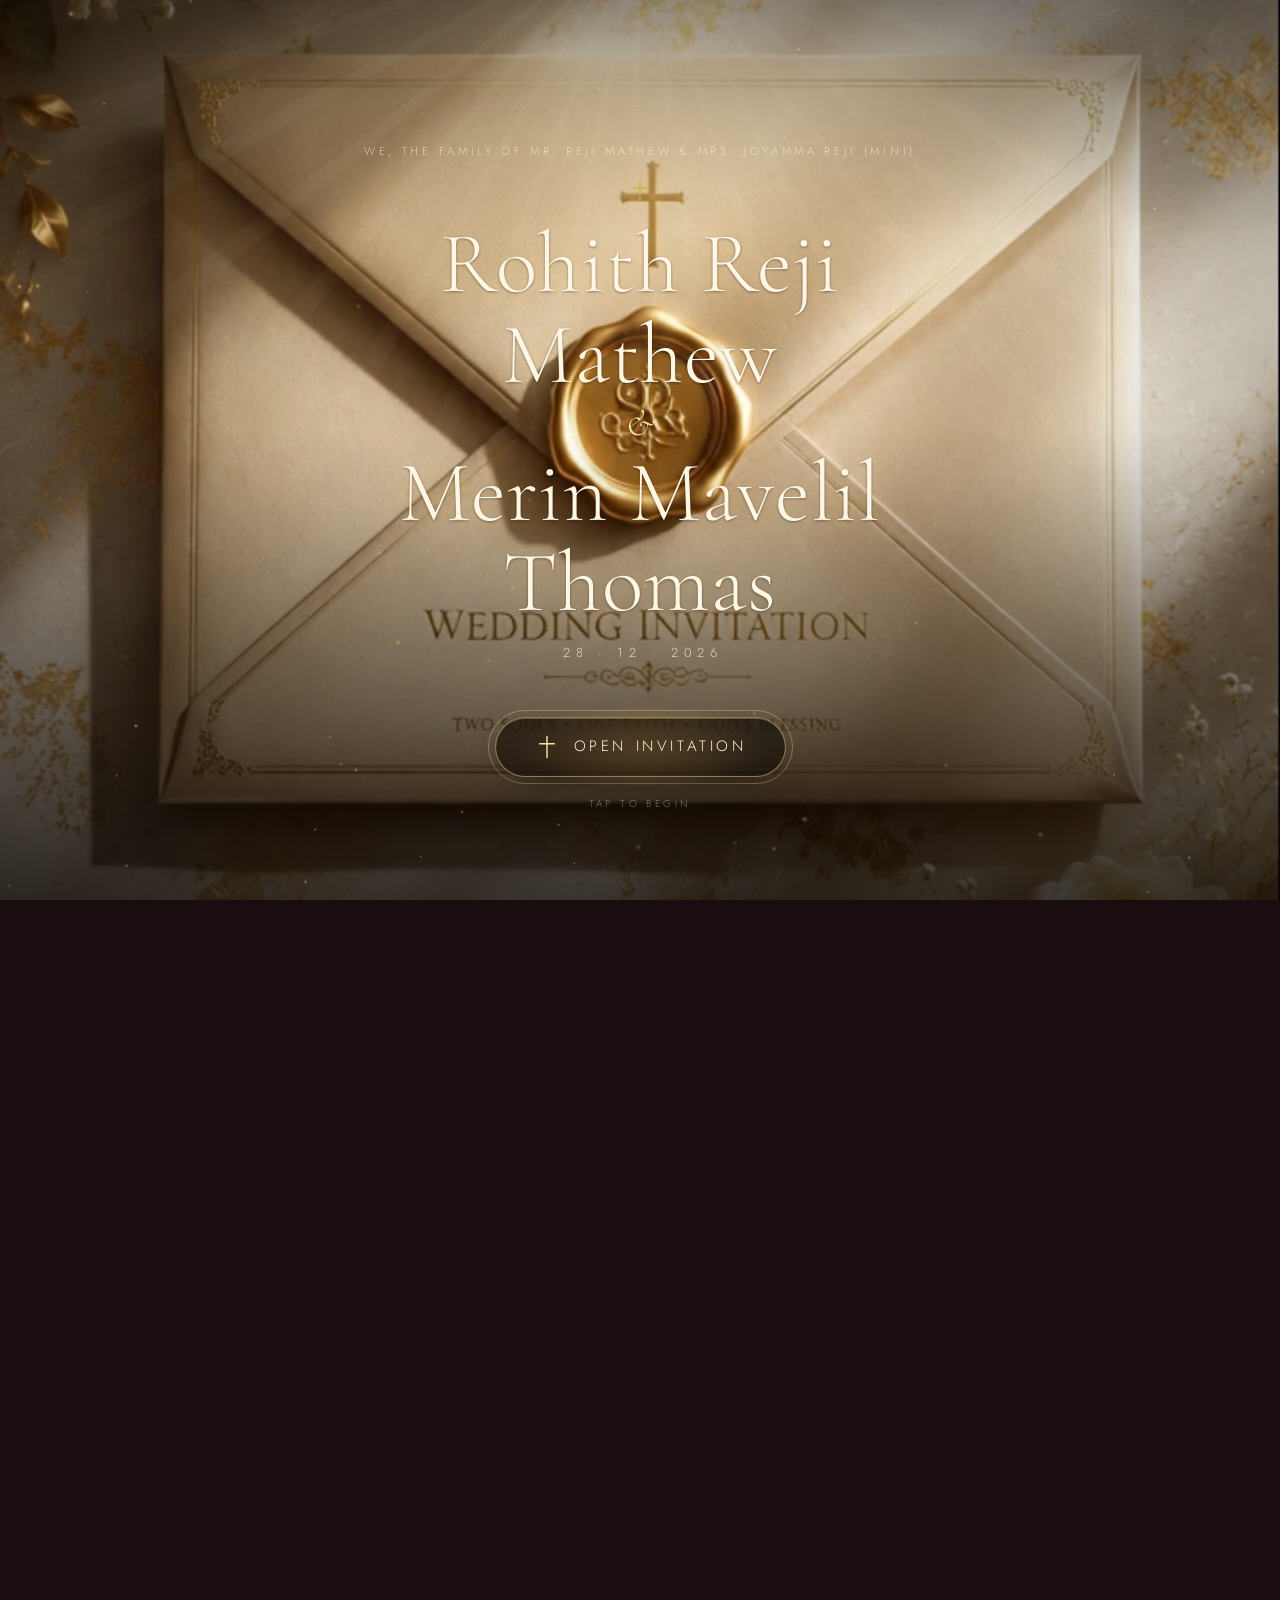
==== commit 7cac22d5: "missed gallery" ====
--- a/index.html
+++ b/index.html
@@ -814,27 +814,27 @@
               </figure>
 
               <figure class="carousel__slide">
-                <img class="carousel__img" src="assets/images/photo-carosel/slide1.jpeg" alt="Rohith and Merin — cherished moment" width="1080" height="1080" loading="lazy" decoding="async">
+                <img class="carousel__img" src="assets/images/slides/slide1.jpeg" alt="Rohith and Merin — cherished moment" width="1080" height="1080" loading="lazy" decoding="async">
                 <figcaption class="carousel__cap">Moments We Treasure</figcaption>
               </figure>
 
               <figure class="carousel__slide">
-                <img class="carousel__img" src="assets/images/photo-carosel/slide2.jpeg" alt="Rohith and Merin — together" width="1080" height="1080" loading="lazy" decoding="async">
+                <img class="carousel__img" src="assets/images/slides/slide2.jpeg" alt="Rohith and Merin — together" width="1080" height="1080" loading="lazy" decoding="async">
                 <figcaption class="carousel__cap">Together, Always</figcaption>
               </figure>
 
               <figure class="carousel__slide">
-                <img class="carousel__img" src="assets/images/photo-carosel/slide3.jpeg" alt="Rohith and Merin — smiling" width="1080" height="1080" loading="lazy" decoding="async">
+                <img class="carousel__img" src="assets/images/slides/slide3.jpeg" alt="Rohith and Merin — smiling" width="1080" height="1080" loading="lazy" decoding="async">
                 <figcaption class="carousel__cap">Smiles That Last a Lifetime</figcaption>
               </figure>
 
               <figure class="carousel__slide">
-                <img class="carousel__img" src="assets/images/photo-carosel/slide4.jpeg" alt="Rohith and Merin — blessed" width="1080" height="1080" loading="lazy" decoding="async">
+                <img class="carousel__img" src="assets/images/slides/slide4.jpeg" alt="Rohith and Merin — blessed" width="1080" height="1080" loading="lazy" decoding="async">
                 <figcaption class="carousel__cap">Blessed Beyond Measure</figcaption>
               </figure>
 
               <figure class="carousel__slide">
-                <img class="carousel__img" src="assets/images/photo-carosel/slide5.jpeg" alt="Rohith and Merin — forever begins" width="1080" height="1080" loading="lazy" decoding="async">
+                <img class="carousel__img" src="assets/images/slides/slide5.jpeg" alt="Rohith and Merin — forever begins" width="1080" height="1080" loading="lazy" decoding="async">
                 <figcaption class="carousel__cap">Our Forever Begins</figcaption>
               </figure>
 
